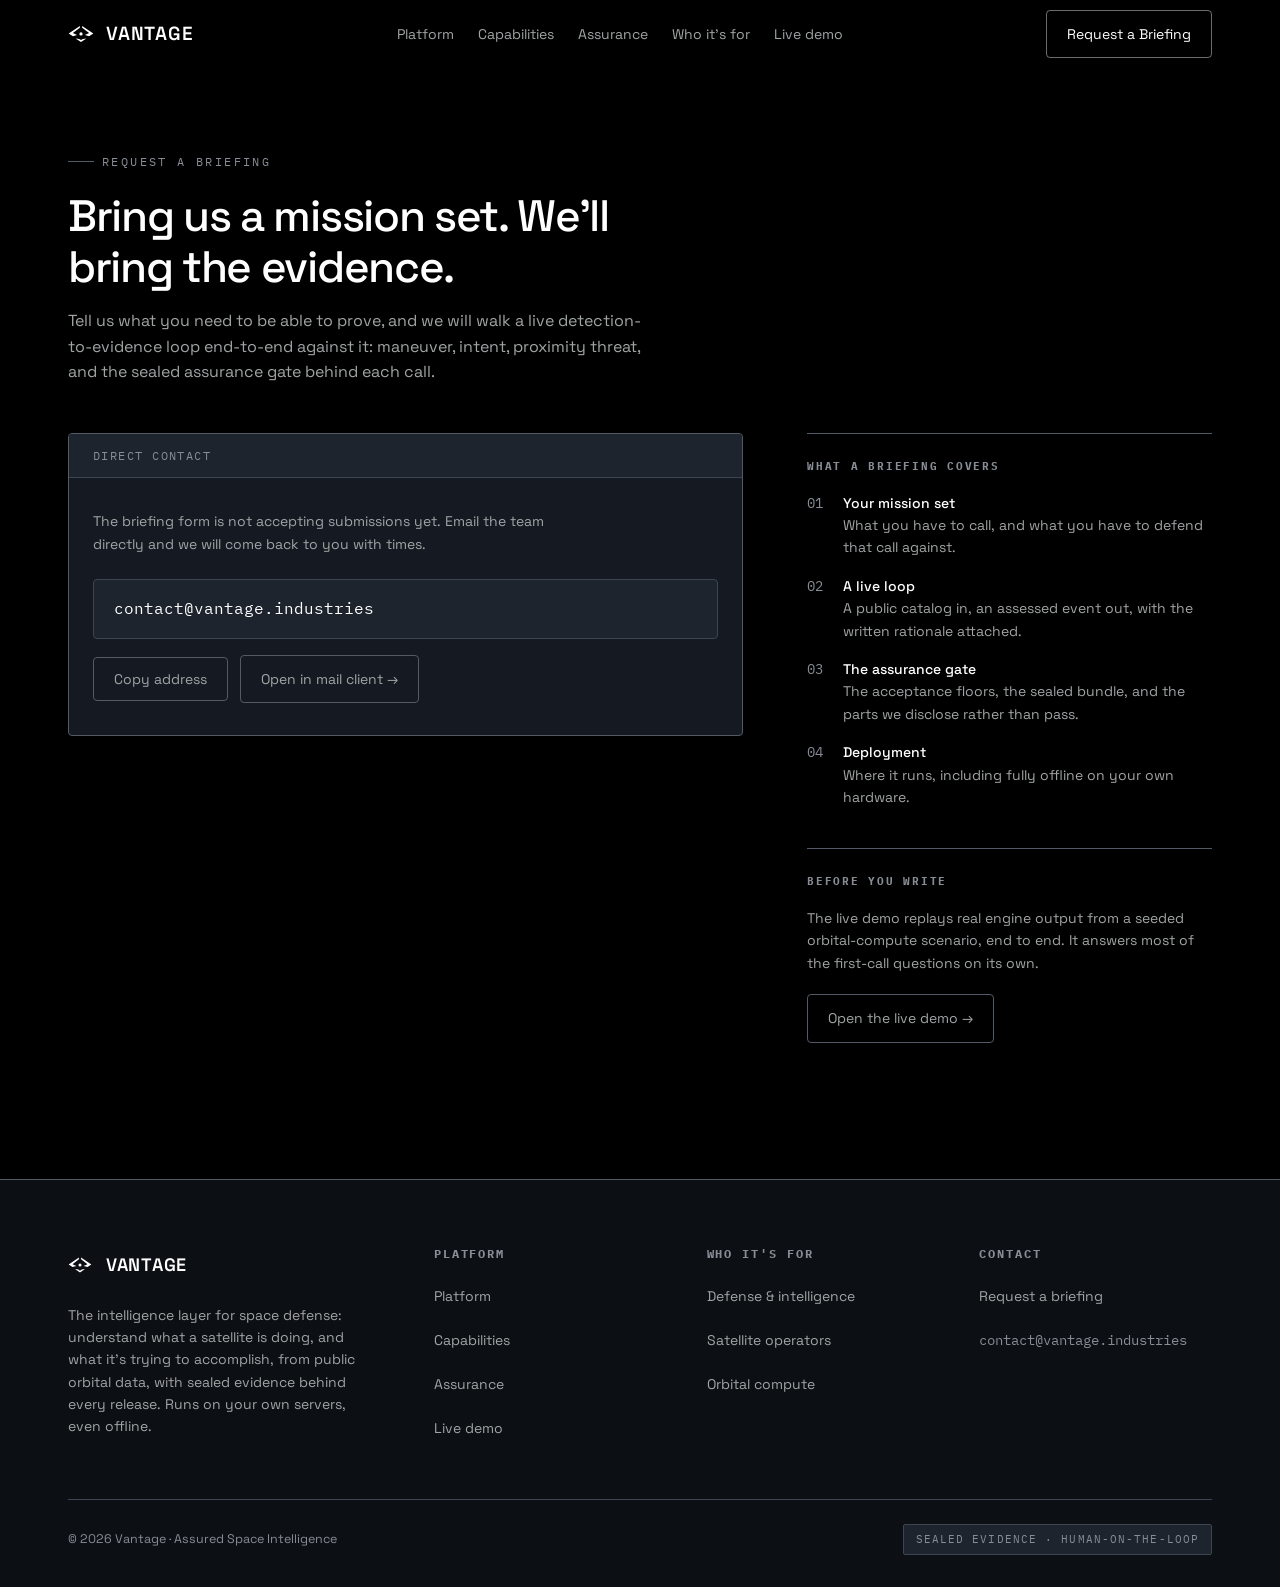
==== contact/index.html @ 13eca6f1 "Replace Inter with Space Grotesk for prose Inter is the default face of nearly every scaffolded star" ====
<!DOCTYPE html>
<html lang="en">
<head>
<meta charset="UTF-8" />
<meta name="viewport" content="width=device-width, initial-scale=1.0" />
<title>Request a Briefing · Vantage</title>
<meta name="description" content="Book a technical briefing with the Vantage team. We'll walk your mission set and run a live detection-to-evidence loop end-to-end, from maneuver detection through the sealed assurance gate." />
<meta name="robots" content="index, follow" />
<meta name="theme-color" content="#000000" />
<link rel="canonical" href="https://vantage.industries/contact/" />
<link rel="icon" href="../assets/favicon.svg" type="image/svg+xml" />
<!-- Open Graph -->
<meta property="og:type" content="website" />
<meta property="og:site_name" content="Vantage" />
<meta property="og:title" content="Request a Briefing · Vantage" />
<meta property="og:description" content="Book a technical briefing with the Vantage team. We'll walk your mission set and run a live detection-to-evidence loop end-to-end." />
<meta property="og:url" content="https://vantage.industries/contact/" />
<meta property="og:image" content="https://vantage.industries/assets/demo-console.png" />
<meta property="og:image:width" content="1584" />
<meta property="og:image:height" content="928" />
<meta property="og:image:alt" content="The Vantage mission console: a live LEO feed flagging a foreign inspector that maneuvered to shadow an orbital AI data center, with the evidence panel open beside it." />
<!-- Twitter -->
<meta name="twitter:card" content="summary_large_image" />
<meta name="twitter:title" content="Request a Briefing · Vantage" />
<meta name="twitter:description" content="Book a technical briefing with the Vantage team. We'll walk your mission set and run a live detection-to-evidence loop end-to-end." />
<meta name="twitter:image" content="https://vantage.industries/assets/demo-console.png" />
<meta name="twitter:image:alt" content="The Vantage mission console: a live LEO feed flagging a foreign inspector that maneuvered to shadow an orbital AI data center, with the evidence panel open beside it." />
<link rel="preconnect" href="https://fonts.googleapis.com">
<link rel="preconnect" href="https://fonts.gstatic.com" crossorigin>
<link href="https://fonts.googleapis.com/css2?family=Space+Grotesk:wght@400;500;600;700&family=IBM+Plex+Mono:wght@400;500;600&display=swap" rel="stylesheet">
<link rel="stylesheet" href="../styles/tokens.css">
<link rel="stylesheet" href="../styles/site.css">
<!-- Scripting reveals content on scroll. Without it, show everything immediately. -->
<noscript><style>.reveal{opacity:1;transform:none}</style></noscript>
<style>
  .contact-head{padding:var(--spacing-144) 0 var(--spacing-48)}
  .contact-head h1{font-weight:var(--font-weight-medium);color:var(--text-primary);font-size:var(--text-h2);line-height:1.15;letter-spacing:var(--tracking-display);margin:var(--spacing-20) 0 var(--spacing-16);max-width:20ch}
  .contact-head p{color:var(--text-muted);font-size:var(--text-body-md);max-width:58ch}

  .contact-grid{display:grid;grid-template-columns:minmax(0,1.25fr) minmax(0,.75fr);gap:var(--spacing-64);align-items:start;padding-bottom:var(--spacing-96)}

  /* --- Form ---------------------------------------------------------------- */
  .field{margin-bottom:var(--spacing-24)}
  .field label{display:block;font-family:var(--font-mono);font-size:var(--text-micro);letter-spacing:.14em;text-transform:uppercase;color:var(--text-faint);margin-bottom:var(--spacing-8)}
  .field .opt{text-transform:none;letter-spacing:0}
  .field input,.field select,.field textarea{
    width:100%;min-height:48px;padding:var(--spacing-12) var(--spacing-16);
    background:var(--surface-panel);border:1px solid var(--rule-edge);border-radius:var(--radius-sm);
    color:var(--text-body);font-family:var(--font-sans);font-size:var(--text-body-md);line-height:1.5;
    transition:border-color var(--motion-fast) var(--motion-ease-out);
  }
  .field textarea{min-height:132px;resize:vertical}
  .field select{appearance:none;cursor:pointer;padding-right:var(--spacing-40);
    background-image:linear-gradient(45deg,transparent 50%,#a1a4a5 50%),linear-gradient(135deg,#a1a4a5 50%,transparent 50%);
    background-position:calc(100% - 20px) 22px,calc(100% - 14px) 22px;background-size:6px 6px;background-repeat:no-repeat}
  .field input:hover,.field select:hover,.field textarea:hover{border-color:var(--text-faint)}
  .field input::placeholder,.field textarea::placeholder{color:var(--text-faint)}
  /* Invalid state is carried by the border, the icon-free prefix on the message,
     and aria-invalid. Never by color alone. */
  .field [aria-invalid="true"]{border-color:var(--status-threat)}
  .field-err{display:none;margin-top:var(--spacing-8);font-family:var(--font-mono);font-size:var(--text-micro);color:var(--status-threat)}
  .field-err::before{content:"! "}
  .field-err.show{display:block}
  .field-hint{margin-top:var(--spacing-8);font-size:13px;color:var(--text-faint)}

  .row2{display:grid;grid-template-columns:1fr 1fr;gap:var(--spacing-20)}

  /* Honeypot: off-screen rather than display:none, which some bots skip. */
  .hp{position:absolute;width:1px;height:1px;overflow:hidden;clip-path:inset(50%);white-space:nowrap}

  .form-foot{display:flex;align-items:center;gap:var(--spacing-16);flex-wrap:wrap;margin-top:var(--spacing-32);padding-top:var(--spacing-24);border-top:1px solid var(--rule-hairline)}
  .form-note{font-size:13px;color:var(--text-faint);max-width:44ch}

  .notice{padding:var(--spacing-16) var(--spacing-20);border:1px solid var(--rule-edge);border-radius:var(--radius-sm);background:var(--surface-panel);font-size:var(--text-body-sm);margin-bottom:var(--spacing-24)}
  .notice-error{border-color:rgba(255,107,95,.5);color:var(--text-body)}
  .notice-error b{color:var(--status-threat);font-weight:var(--font-weight-medium)}
  /* The alert region stays in the DOM so a message lands in an established
     live region. It collapses entirely while it has nothing to say. */
  .notice-error:empty{display:none}

  .done{background:var(--surface-panel);border:1px solid var(--rule-edge);border-radius:var(--radius-sm);padding:var(--spacing-48) var(--spacing-32)}
  .done h2{font-weight:var(--font-weight-medium);color:var(--text-primary);font-size:26px;letter-spacing:var(--tracking-tight);margin:var(--spacing-16) 0 var(--spacing-12)}
  .done p{color:var(--text-muted);font-size:var(--text-body-sm);max-width:52ch}

  /* --- Direct-address fallback ---------------------------------------------
     This is the default state of the page: it works with no scripting and no
     form provider configured. The form is progressive enhancement on top. */
  .fallback{background:var(--surface-panel);border:1px solid var(--rule-edge);border-radius:var(--radius-sm);overflow:hidden}
  .fallback-bar{padding:var(--spacing-12) var(--spacing-24);background:var(--surface-chrome);border-bottom:1px solid var(--rule-hairline);font-family:var(--font-mono);font-size:var(--text-caption);letter-spacing:.12em;text-transform:uppercase;color:var(--text-faint)}
  .fallback-body{padding:var(--spacing-32) var(--spacing-24)}
  .fallback-body > p{color:var(--text-muted);font-size:var(--text-body-sm);max-width:56ch}
  .addr{
    display:block;margin:var(--spacing-24) 0 var(--spacing-16);padding:var(--spacing-16) var(--spacing-20);
    background:var(--surface-chrome);border:1px solid var(--rule-hairline);border-radius:var(--radius-sm);
    font-family:var(--font-mono);font-size:var(--text-body-md);color:var(--text-primary);
    user-select:all;word-break:break-all;
  }
  .addr-actions{display:flex;gap:var(--spacing-12);flex-wrap:wrap;align-items:center}
  .copied{font-family:var(--font-mono);font-size:var(--text-micro);color:var(--status-nominal)}
  .mission-note{margin-top:var(--spacing-20);font-family:var(--font-mono);font-size:var(--text-micro);color:var(--text-faint)}

  /* --- Side column ---------------------------------------------------------- */
  .aside-block{border-top:1px solid var(--rule-edge);padding-top:var(--spacing-24);margin-bottom:var(--spacing-40)}
  .aside-block h2{font-family:var(--font-mono);font-size:var(--text-micro);letter-spacing:.16em;text-transform:uppercase;color:var(--text-faint);margin-bottom:var(--spacing-16)}
  .aside-list{list-style:none;display:flex;flex-direction:column;gap:var(--spacing-16)}
  .aside-list li{display:grid;grid-template-columns:var(--spacing-24) minmax(0,1fr);gap:var(--spacing-12);font-size:var(--text-body-sm);color:var(--text-muted)}
  .aside-list .n{font-family:var(--font-mono);color:var(--text-faint)}
  .aside-list b{display:block;color:var(--text-primary);font-weight:var(--font-weight-medium)}

  @media(max-width:900px){
    .contact-grid{grid-template-columns:1fr;gap:var(--spacing-48)}
  }
  @media(max-width:560px){
    .contact-head{padding:var(--spacing-128) 0 var(--spacing-32)}
    .row2{grid-template-columns:1fr;gap:0}
    .fallback-body,.done{padding-left:var(--spacing-20);padding-right:var(--spacing-20)}
  }
</style>
</head>
<body>

<a class="skip-link" href="#main">Skip to main content</a>
<header id="hdr">
  <div class="wrap">
    <nav>
      <a class="brand" href="../">
        <span class="mark">
          <svg width="26" height="26" viewBox="0 0 100 100" fill="#fff" aria-hidden="true" focusable="false">
            <polygon points="45.6,19.1 2.6,48.1 19.0,58.8 34.9,53.8 18.8,46.6 45.6,26.3"/>
            <polygon points="54.4,19.1 97.4,48.1 81.0,58.8 65.1,53.8 81.2,46.6 54.4,26.3"/>
            <polygon points="29.0,66.9 50.0,80.9 71.0,67.1 57.0,68.9 50.0,73.5 43.0,68.9"/>
            <circle cx="50" cy="49.8" r="6.3"/>
          </svg>
        </span>
        VANTAGE
      </a>
      <div class="navlinks" id="primary-nav">
        <a href="../#platform">Platform</a>
        <a href="../#capabilities">Capabilities</a>
        <a href="../#assurance">Assurance</a>
        <a href="../#segments">Who it's for</a>
        <a href="../demo/">Live demo</a>
        <a class="nav-contact" href="./" aria-current="page">Request a briefing</a>
      </div>
      <a href="./" class="btn btn-primary nav-cta" aria-current="page">Request a Briefing</a>
      <button class="nav-toggle" type="button" aria-label="Open navigation" aria-expanded="false" aria-controls="primary-nav">
        <svg width="24" height="24" fill="none" stroke="currentColor" stroke-width="1.6" aria-hidden="true" focusable="false"><path d="M4 7h16M4 12h16M4 17h16"/></svg>
      </button>
    </nav>
  </div>
</header>

<main id="main">
  <div class="wrap">

    <div class="contact-head">
      <span class="eyebrow reveal">Request a briefing</span>
      <h1 class="reveal">Bring us a mission set. We'll bring the evidence.</h1>
      <p class="reveal">Tell us what you need to be able to prove, and we will walk a live detection-to-evidence loop end-to-end against it: maneuver, intent, proximity threat, and the sealed assurance gate behind each call.</p>
    </div>

    <div class="contact-grid">
      <div>

        <!-- Shown whenever the form cannot be used: no scripting, no configured
             endpoint, or a submission that failed. This is the page's default
             state, so a visitor is never left without a working address. -->
        <div class="fallback reveal" id="fallback">
          <div class="fallback-bar">Direct contact</div>
          <div class="fallback-body">
            <div class="notice notice-error" id="form-error" role="alert"></div>
            <p id="fallback-lede">The briefing form is not accepting submissions yet. Email the team directly and we will come back to you with times.</p>
            <span class="addr" id="contact-address">contact@vantage.industries</span>
            <div class="addr-actions">
              <button type="button" class="btn" id="copy-address" hidden>Copy address</button>
              <a class="btn" href="mailto:contact@vantage.industries?subject=Briefing%20request" id="mailto-link">Open in mail client →</a>
              <span class="copied" id="copy-status" role="status" aria-live="polite"></span>
            </div>
            <p class="mission-note" id="mission-note" hidden></p>
          </div>
        </div>

        <!-- TODO(vantage): paste the form provider's POST endpoint here to activate the form.
             While this is empty, the form is hidden and the mailto fallback is shown instead. -->
        <form id="briefing-form" data-endpoint="" method="post" novalidate hidden>
          <div class="row2">
            <div class="field">
              <label for="name">Name</label>
              <input type="text" id="name" name="name" autocomplete="name" />
            </div>
            <div class="field">
              <label for="email">Work email <span class="opt">(required)</span></label>
              <input type="email" id="email" name="email" autocomplete="email" required aria-describedby="email-err" />
              <p class="field-err" id="email-err"></p>
            </div>
          </div>

          <div class="row2">
            <div class="field">
              <label for="organization">Organization</label>
              <input type="text" id="organization" name="organization" autocomplete="organization" />
            </div>
            <div class="field">
              <label for="role">Role</label>
              <input type="text" id="role" name="role" autocomplete="organization-title" />
            </div>
          </div>

          <div class="field">
            <label for="mission">Mission area</label>
            <select id="mission" name="mission">
              <option value="" selected>Select a mission area</option>
              <option value="defense">Defense &amp; intelligence</option>
              <option value="operators">Satellite operators</option>
              <option value="orbital">Orbital compute &amp; AI infrastructure</option>
              <option value="other">Other</option>
            </select>
          </div>

          <div class="field">
            <label for="message">What would you like us to walk through?</label>
            <textarea id="message" name="message" placeholder="The mission set, the call you need to be able to defend, and anything you want run against the engine."></textarea>
            <p class="field-hint">Please keep this unclassified.</p>
          </div>

          <div class="hp" aria-hidden="true">
            <label for="company-website">Company website</label>
            <input type="text" id="company-website" name="company_website" tabindex="-1" autocomplete="off" />
          </div>

          <div class="form-foot">
            <button type="submit" class="btn btn-primary" id="submit-btn">Request a briefing →</button>
            <span id="form-status" role="status" aria-live="polite"></span>
            <p class="form-note">We reply from a monitored role address. We do not add you to a mailing list.</p>
          </div>
        </form>

        <!-- Replaces the form on a successful submission. -->
        <div class="done" id="form-success" role="status" tabindex="-1" hidden>
          <span class="chip chip-nominal">Received</span>
          <h2>Request received.</h2>
          <p>Thanks. We will come back to you at the address you gave us with times for a technical briefing. If you would rather move faster, the live demo runs the same detection-to-evidence loop in your browser right now.</p>
        </div>

      </div>

      <aside class="reveal">
        <div class="aside-block">
          <h2>What a briefing covers</h2>
          <ol class="aside-list">
            <li><span class="n">01</span><span><b>Your mission set</b>What you have to call, and what you have to defend that call against.</span></li>
            <li><span class="n">02</span><span><b>A live loop</b>A public catalog in, an assessed event out, with the written rationale attached.</span></li>
            <li><span class="n">03</span><span><b>The assurance gate</b>The acceptance floors, the sealed bundle, and the parts we disclose rather than pass.</span></li>
            <li><span class="n">04</span><span><b>Deployment</b>Where it runs, including fully offline on your own hardware.</span></li>
          </ol>
        </div>
        <div class="aside-block">
          <h2>Before you write</h2>
          <p style="color:var(--text-muted);font-size:var(--text-body-sm)">The live demo replays real engine output from a seeded orbital-compute scenario, end to end. It answers most of the first-call questions on its own.</p>
          <div class="cta-row" style="margin-top:var(--spacing-20)">
            <a href="../demo/" class="btn">Open the live demo →</a>
          </div>
        </div>
      </aside>
    </div>

  </div>
</main>

<footer>
  <div class="wrap">
    <div class="foot-top">
      <div class="foot-brand">
        <a class="brand footer-brand" href="../">
          <span class="mark">
            <svg width="24" height="24" viewBox="0 0 100 100" fill="#fff" aria-hidden="true" focusable="false">
              <polygon points="45.6,19.1 2.6,48.1 19.0,58.8 34.9,53.8 18.8,46.6 45.6,26.3"/>
              <polygon points="54.4,19.1 97.4,48.1 81.0,58.8 65.1,53.8 81.2,46.6 54.4,26.3"/>
              <polygon points="29.0,66.9 50.0,80.9 71.0,67.1 57.0,68.9 50.0,73.5 43.0,68.9"/>
              <circle cx="50" cy="49.8" r="6.3"/>
            </svg>
          </span>
          VANTAGE
        </a>
        <p>The intelligence layer for space defense: understand what a satellite is doing, and what it's trying to accomplish, from public orbital data, with sealed evidence behind every release. Runs on your own servers, even offline.</p>
      </div>
      <div class="foot-col">
        <h5>Platform</h5>
        <a href="../#platform">Platform</a>
        <a href="../#capabilities">Capabilities</a>
        <a href="../#assurance">Assurance</a>
        <a href="../demo/">Live demo</a>
      </div>
      <div class="foot-col">
        <h5>Who it's for</h5>
        <a href="../#defense">Defense &amp; intelligence</a>
        <a href="../#operators">Satellite operators</a>
        <a href="../#orbital-compute">Orbital compute</a>
      </div>
      <div class="foot-col">
        <h5>Contact</h5>
        <a href="./" aria-current="page">Request a briefing</a>
        <span class="plain">contact@vantage.industries</span>
      </div>
    </div>
    <div class="foot-bot">
      <p>© 2026 Vantage · Assured Space Intelligence</p>
      <span class="badge">SEALED EVIDENCE · HUMAN-ON-THE-LOOP</span>
    </div>
  </div>
</footer>

<script src="../scripts/site.js" defer></script>
<script src="contact.js" defer></script>
</body>
</html>
---- styles/tokens.css ----
/* ==========================================================================
   Vantage design tokens
   Instrument-grade dark system: pure-black canvas, a four-step surface ladder,
   two rule weights, and three status colors that each mean exactly one thing.
   ========================================================================== */
:root {

  /* --- Surfaces ------------------------------------------------------------
     A four-step ladder measured in CIE L*: 0.0 / 4.2 / 9.1 / 14.0.
     Every level is used in more than one place. Sections alternate between
     canvas and band; panels sit at panel; panel headers sit at chrome.

     The ladder was previously 0.0 / 2.7 / 5.0 / 9.1, which compressed three
     of the four steps into the bottom 5 L*. Two consequences, both visible:
     a band section was almost indistinguishable from the canvas behind it,
     so section separation fell entirely to the 1px rule; and a panel sitting
     inside a band section cleared its background by only 2.3 L*. Steps are
     now even at roughly 4.2 / 4.9 / 4.9, so every level separates from its
     neighbour without any level leaving near-black.                         */
  --surface-canvas: #000000;   /* L*  0.0  page base, default section        */
  --surface-band:   #0c0f14;   /* L*  4.2  alternating section band          */
  --surface-panel:  #151a22;   /* L*  9.1  raised panels, cards, inputs      */
  --surface-chrome: #1e242e;   /* L* 14.0  panel headers, inset bars, chips  */

  /* --- Rules ---------------------------------------------------------------
     Two weights only. Hairline divides inside a container; edge draws the
     structural boundaries (section edges, panel perimeters).
     Hairline was lifted alongside the surface ladder: at #343b44 it measured
     only 1.38:1 on the new chrome and was effectively gone inside a panel
     header. edge is unchanged and still measures 3.01:1 on canvas.          */
  --rule-hairline: #3d4552;    /* 2.17:1 on canvas, 1.61:1 on chrome */
  --rule-edge:     #525a66;    /* 3.01:1 on canvas, 2.24:1 on chrome */

  /* --- Text ----------------------------------------------------------------
     All four tiers clear WCAG AA (4.5:1) on all four surfaces. The worst
     pairing in the system is --text-faint on --surface-chrome at 4.61:1.
     faint moved from #7d828b when the ladder lifted: against the new chrome
     the old value measured 4.04:1 and no longer cleared AA.                 */
  --text-primary: #ffffff;     /* headings, key figures             ≥ 15.59:1 */
  --text-body:    #e8eaec;     /* body copy on panels               ≥ 12.93:1 */
  --text-muted:   #a1a4a5;     /* secondary copy, descriptions       ≥ 6.21:1 */
  --text-faint:   #878c95;     /* labels, timestamps, fine print     ≥ 4.61:1 */

  /* --- Status --------------------------------------------------------------
     The only accent colors in the system. One meaning each, applied
     consistently wherever that state appears. Never decorative.              */
  --status-nominal: #3ad389;   /* pass, benign, nominal, held by physics      */
  --status-watch:   #ffca16;   /* monitor, warning, needs an analyst          */
  --status-threat:  #ff6b5f;   /* high severity, shadowing, threat            */

  /* --- Type ---------------------------------------------------------------- */
  /* Space Grotesk carries prose. It replaced Inter, which is the default face
     of almost every scaffolded startup page and read as a template regardless
     of what surrounded it. Grotesk is wider and has a larger x-height, so it
     sets optically larger than Inter at the same px: the display sizes and
     tracking below were re-tuned for it, not inherited.

     The mono is deliberately NOT Space Mono, its superfamily sibling. Space
     Mono is slab-ish and very wide, which hurts exactly where this system uses
     mono most: dense timestamps, hashes and gate readouts. IBM Plex Mono stays,
     and the wider gap between the two families sharpens the prose-vs-machine
     split that the brand rests on. */
  --font-sans: 'Space Grotesk', ui-sans-serif, system-ui, -apple-system, BlinkMacSystemFont, "Segoe UI", Roboto, sans-serif;
  --font-mono: 'IBM Plex Mono', ui-monospace, SFMono-Regular, Menlo, Monaco, Consolas, monospace;

  /* 400 is the body default and is never set explicitly, so it has no token. */
  --font-weight-medium:   500;
  --font-weight-semibold: 600;

  --text-micro:   11px;   /* mono labels, tags                                */
  --text-caption: 12px;   /* eyebrows, badges, footer fine print              */
  --text-body-sm: 14px;   /* dense body copy                                  */
  --text-body-md: 16px;   /* default body copy                                */
  --text-body-lg: 19px;   /* lede, mission copy                               */

  /* Fluid display sizes. Hierarchy comes from scale and tracking, not weight. */
  --text-display: clamp(38px, 6vw,   72px);
  --text-h2:      clamp(28px, 3.6vw, 44px);
  --text-h2-lg:   clamp(30px, 4.4vw, 50px);
  --text-statement: clamp(23px, 2.9vw, 34px);
  --text-h3:      clamp(24px, 3vw,   34px);

  --tracking-display: -0.03em;
  --tracking-tight:   -0.02em;
  --tracking-label:    0.2em;   /* uppercase mono eyebrows                    */

  /* --- Space --------------------------------------------------------------- */
  --spacing-4:   4px;
  --spacing-8:   8px;
  --spacing-12: 12px;
  --spacing-16: 16px;
  --spacing-20: 20px;
  --spacing-24: 24px;
  --spacing-28: 28px;
  --spacing-32: 32px;
  --spacing-40: 40px;
  --spacing-48: 48px;
  --spacing-64: 64px;
  --spacing-80: 80px;
  --spacing-96: 96px;
  --spacing-128: 128px;
  --spacing-144: 144px;

  /* --- Layout -------------------------------------------------------------- */
  --page-max-width: 1200px;
  --header-height:  68px;
  --anchor-offset:  108px;   /* header height + clearance for jumped-to headings */
  --card-padding:   var(--spacing-32);

  /* Vertical rhythm. Three tiers, not two. With only two the page ran four
     consecutive 96px sections through its middle, which is what made it read
     as one uniform column. No two adjacent sections may share both a surface
     and a padding tier.                                                      */
  --section-pad:       var(--spacing-96);
  --section-pad-tight: var(--spacing-64);
  --section-pad-lg:    var(--spacing-128);

  /* --- Shape ---------------------------------------------------------------
     Two radii. The system is architectural: nothing is soft.                 */
  --radius-xs: 2px;   /* tags, status chips, badges                           */
  --radius-sm: 4px;   /* buttons, inputs, panels, cards, images               */

  /* --- Motion -------------------------------------------------------------- */
  --motion-fast:     150ms;
  --motion-reveal:   600ms;
  --motion-ease-out: cubic-bezier(0, 0, 0.2, 1);
}
---- styles/site.css ----
/* ==========================================================================
   Vantage site shell
   Everything shared by every page: reset, layout container, section surface
   system, navigation, buttons, status chips, framed figures, footer, reveal.
   Page-specific composition lives in each page's own <style> block.
   ========================================================================== */

/* --- Reset and base ------------------------------------------------------ */
*{box-sizing:border-box;margin:0;padding:0}
html{scroll-behavior:smooth}
body{
  background:var(--surface-canvas);
  color:var(--text-body);
  font-family:var(--font-sans);
  line-height:1.6;
  -webkit-font-smoothing:antialiased;
  overflow-x:hidden;
}
img,svg{max-width:100%}
a{color:inherit;text-decoration:none}
a,button{outline-offset:4px}
a:focus-visible,button:focus-visible,input:focus-visible,select:focus-visible,textarea:focus-visible{outline:2px solid var(--text-primary)}
[hidden]{display:none !important}

.skip-link{position:fixed;top:var(--spacing-12);left:var(--spacing-12);z-index:100;padding:var(--spacing-8) var(--spacing-12);background:var(--text-primary);color:var(--surface-canvas);transform:translateY(-160%)}
.skip-link:focus{transform:none}
.wrap{max-width:var(--page-max-width);margin:0 auto;padding:0 var(--spacing-28)}

.eyebrow{
  font-family:var(--font-mono);
  font-size:var(--text-caption);letter-spacing:var(--tracking-label);text-transform:uppercase;
  color:var(--text-faint);display:inline-flex;align-items:center;gap:var(--spacing-8);
}
.eyebrow::before{content:"";width:26px;height:1px;background:var(--rule-edge)}

/* --- Section surface system ----------------------------------------------
   A boundary is carried by three cues together, never one: a full-bleed
   --rule-edge rule, a change of surface, and a change of pace. Sections
   alternate canvas / band, and adjacent sections never share both a surface
   and a padding tier. The surface ladder in tokens.css was widened so the
   second of those cues is actually perceptible.                             */
section{position:relative;scroll-margin-top:var(--anchor-offset)}
.band{background:var(--surface-band)}
.sec{padding:var(--section-pad) 0;border-top:1px solid var(--rule-edge)}
.sec-tight{padding:var(--section-pad-tight) 0}
.sec-wide{padding:var(--section-pad-lg) 0}

.sec-head{max-width:66ch;margin-bottom:var(--spacing-48)}
.sec-head h2{font-weight:var(--font-weight-medium);color:var(--text-primary);font-size:var(--text-h2);line-height:1.2;letter-spacing:var(--tracking-display);margin:var(--spacing-20) 0 var(--spacing-16)}
.sec-head p{color:var(--text-muted);font-size:var(--text-body-md)}

/* --- Navigation ---------------------------------------------------------- */
header{
  position:fixed;top:0;left:0;right:0;z-index:50;
  backdrop-filter:blur(25px);
  background:rgba(0,0,0,.55);
  border-bottom:1px solid transparent;
  transition:border-color var(--motion-fast) var(--motion-ease-out),background var(--motion-fast) var(--motion-ease-out);
}
header.scrolled,header.menu-open{border-color:var(--rule-edge);background:rgba(0,0,0,.94)}
nav{display:flex;align-items:center;justify-content:space-between;height:var(--header-height);gap:var(--spacing-16)}
.brand{display:flex;align-items:center;min-height:44px;gap:var(--spacing-12);font-weight:var(--font-weight-semibold);font-size:19px;letter-spacing:.04em;color:var(--text-primary);white-space:nowrap}
.brand .mark{width:26px;height:26px;flex:0 0 auto}
.brand .mark svg{display:block}
.navlinks{display:flex;gap:var(--spacing-24);align-items:center}
/* 44px hit target at every width, not only on coarse pointers. The links sit
   inside a 68px header and are flex-centred, so this enlarges the target
   without moving anything visually. */
.navlinks a{display:flex;align-items:center;min-height:44px;font-size:var(--text-body-sm);color:var(--text-muted);white-space:nowrap;transition:color var(--motion-fast) var(--motion-ease-out)}
.navlinks a:hover,.navlinks a[aria-current="page"]{color:var(--text-primary)}
/* Only surfaces below 560px, where .nav-cta is hidden and the menu would
   otherwise contain no route to the contact path. Selector is kept at the
   same specificity as `.navlinks a` so the responsive rules below win. */
.navlinks a.nav-contact{display:none}

/* --- Buttons --------------------------------------------------------------
   Every action is a ghost outline. Priority is carried by border and label
   brightness, never by a fill. Minimum target 44px on every axis.           */
.btn{
  font-family:var(--font-sans);font-size:var(--text-body-sm);
  min-height:44px;padding:var(--spacing-12) var(--spacing-20);
  border:1px solid var(--rule-edge);border-radius:var(--radius-sm);
  color:var(--text-muted);background:transparent;cursor:pointer;
  display:inline-flex;align-items:center;justify-content:center;gap:var(--spacing-8);
  transition:border-color var(--motion-fast) var(--motion-ease-out),color var(--motion-fast) var(--motion-ease-out);
}
.btn:hover{border-color:var(--text-primary);color:var(--text-primary)}
.btn-primary{color:var(--text-primary);border-color:rgba(255,255,255,.42)}
.btn-primary:hover{border-color:var(--text-primary)}
.btn[disabled]{opacity:.55;cursor:progress}
.btn[disabled]:hover{border-color:var(--rule-edge);color:var(--text-muted)}
.nav-toggle{display:none;min-width:44px;min-height:44px;background:none;border:1px solid var(--rule-edge);border-radius:var(--radius-sm);color:var(--text-muted);cursor:pointer;padding:var(--spacing-8)}
.cta-row{display:flex;gap:var(--spacing-16);flex-wrap:wrap;align-items:center}

/* --- Status chips ---------------------------------------------------------
   The three status colors are the only accents in the system, and each one
   means exactly one thing everywhere it appears.                            */
.chip{display:inline-flex;align-items:center;gap:var(--spacing-8);font-family:var(--font-mono);font-size:var(--text-micro);letter-spacing:.12em;text-transform:uppercase;padding:var(--spacing-4) var(--spacing-8);border-radius:var(--radius-xs);border:1px solid var(--rule-hairline);background:var(--surface-chrome);color:var(--text-faint)}
.chip::before{content:"";width:6px;height:6px;border-radius:50%;background:currentColor}
.chip-nominal{color:var(--status-nominal);border-color:rgba(58,211,137,.34)}
.chip-threat{color:var(--status-threat);border-color:rgba(255,107,95,.34)}

/* --- Framed figure --------------------------------------------------------
   Shared chrome for anything that is a picture of the system.               */
.frame{background:var(--surface-panel);border:1px solid var(--rule-edge);border-radius:var(--radius-sm);overflow:hidden;display:block}
.frame-bar{display:flex;align-items:center;gap:var(--spacing-8);padding:var(--spacing-12) var(--spacing-16);border-bottom:1px solid var(--rule-hairline);background:var(--surface-chrome);font-family:var(--font-mono);font-size:var(--text-caption);color:var(--text-faint)}
.frame-bar .grow{margin-left:auto}

/* --- Footer -------------------------------------------------------------- */
footer{border-top:1px solid var(--rule-edge);background:var(--surface-band);padding:var(--spacing-64) 0 var(--spacing-32)}
.foot-top{display:grid;grid-template-columns:1.4fr 1fr 1fr 1fr;gap:var(--spacing-40);margin-bottom:var(--spacing-48)}
.foot-brand p{color:var(--text-muted);font-size:var(--text-body-sm);max-width:34ch;margin-top:var(--spacing-16)}
.footer-brand{font-size:18px}
.foot-col h5{font-family:var(--font-mono);font-size:var(--text-caption);letter-spacing:.16em;text-transform:uppercase;color:var(--text-faint);margin-bottom:var(--spacing-12)}
.foot-col a,.foot-col .plain{display:flex;align-items:center;min-height:44px;color:var(--text-muted);font-size:var(--text-body-sm);transition:color var(--motion-fast) var(--motion-ease-out)}
.foot-col a:hover{color:var(--text-primary)}
.foot-col .plain{font-family:var(--font-mono);color:var(--text-faint);user-select:all}
.foot-bot{display:flex;justify-content:space-between;align-items:center;padding-top:var(--spacing-24);border-top:1px solid var(--rule-hairline);flex-wrap:wrap;gap:var(--spacing-12)}
.foot-bot p{font-size:12.5px;color:var(--text-faint)}
.badge{font-family:var(--font-mono);font-size:var(--text-micro);letter-spacing:.1em;color:var(--text-faint);border:1px solid var(--rule-hairline);background:var(--surface-chrome);padding:6px var(--spacing-12);border-radius:var(--radius-xs)}

/* --- Reveal ---------------------------------------------------------------
   Held at opacity 0 only when scripting can clear it. Each page ships a
   <noscript> override so a script-off visitor sees the full page.           */
.reveal{opacity:0;transform:translateY(18px);transition:opacity var(--motion-reveal) var(--motion-ease-out),transform var(--motion-reveal) var(--motion-ease-out)}
.reveal.in{opacity:1;transform:none}
@media(prefers-reduced-motion:reduce){
  html{scroll-behavior:auto}
  .reveal{opacity:1;transform:none;transition:none}
}

/* --- Responsive shell ----------------------------------------------------- */
@media(max-width:1040px){
  .nav-toggle{display:block}
  .nav-cta{margin-left:auto}
  .navlinks{display:none;position:absolute;top:var(--header-height);left:0;right:0;padding:var(--spacing-8) var(--spacing-28) var(--spacing-20);background:rgba(0,0,0,.97);border-bottom:1px solid var(--rule-edge);flex-direction:column;align-items:stretch;gap:0}
  header.menu-open .navlinks{display:flex}
  .navlinks a{display:flex;align-items:center;min-height:48px;border-top:1px solid var(--rule-hairline)}
}
@media(max-width:900px){
  .foot-top{grid-template-columns:1fr 1fr}
}
/* Touch input gets 44px targets at every width, including the wide-viewport
   horizontal nav that a touchscreen laptop or landscape tablet still sees. */
@media(pointer:coarse){
  .navlinks a{display:flex;align-items:center;min-height:44px}
}
@media(max-width:560px){
  .wrap{padding-left:var(--spacing-20);padding-right:var(--spacing-20)}
  .navlinks{padding-left:var(--spacing-20);padding-right:var(--spacing-20)}
  .nav-cta{display:none}
  .navlinks a.nav-contact{display:flex}
  .sec,.sec-wide{padding:var(--section-pad-tight) 0}
  .foot-top{grid-template-columns:1fr}
}
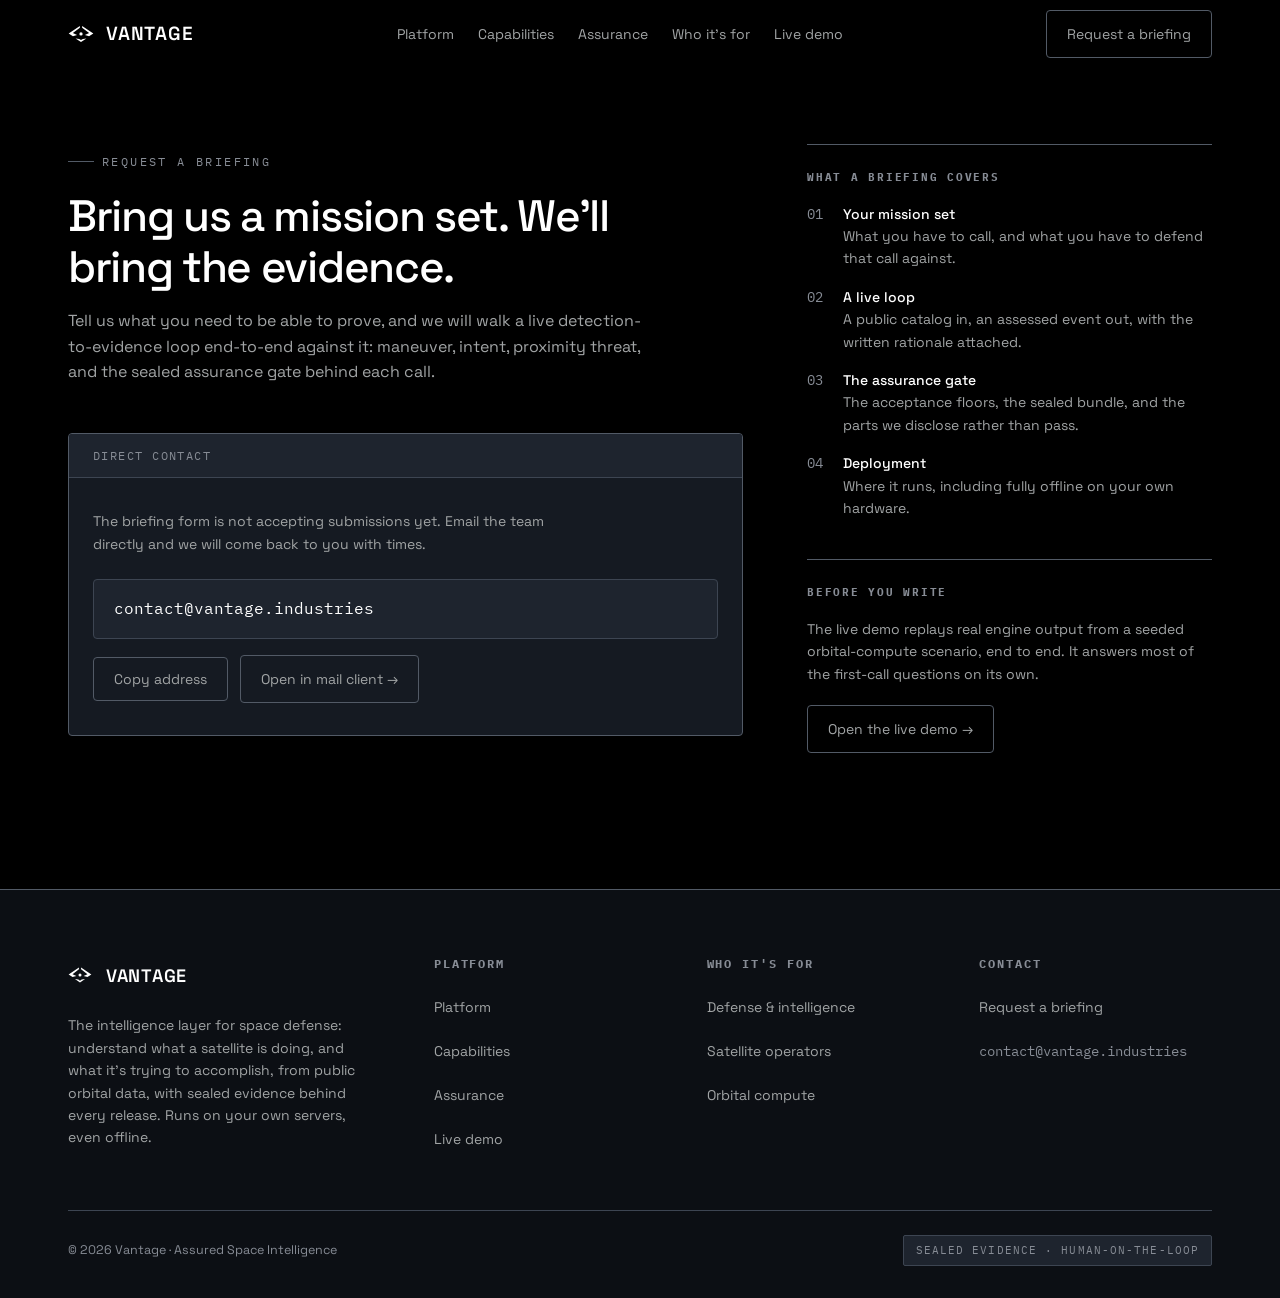
==== commit f64530d1: "Contact: align the two columns, demote the nav CTA The heading block spanned the full content width " ====
--- a/contact/index.html
+++ b/contact/index.html
@@ -3,7 +3,7 @@
 <head>
 <meta charset="UTF-8" />
 <meta name="viewport" content="width=device-width, initial-scale=1.0" />
-<title>Request a Briefing · Vantage</title>
+<title>Request a briefing · Vantage</title>
 <meta name="description" content="Book a technical briefing with the Vantage team. We'll walk your mission set and run a live detection-to-evidence loop end-to-end, from maneuver detection through the sealed assurance gate." />
 <meta name="robots" content="index, follow" />
 <meta name="theme-color" content="#000000" />
@@ -12,7 +12,7 @@
 <!-- Open Graph -->
 <meta property="og:type" content="website" />
 <meta property="og:site_name" content="Vantage" />
-<meta property="og:title" content="Request a Briefing · Vantage" />
+<meta property="og:title" content="Request a briefing · Vantage" />
 <meta property="og:description" content="Book a technical briefing with the Vantage team. We'll walk your mission set and run a live detection-to-evidence loop end-to-end." />
 <meta property="og:url" content="https://vantage.industries/contact/" />
 <meta property="og:image" content="https://vantage.industries/assets/demo-console.png" />
@@ -21,7 +21,7 @@
 <meta property="og:image:alt" content="The Vantage mission console: a live LEO feed flagging a foreign inspector that maneuvered to shadow an orbital AI data center, with the evidence panel open beside it." />
 <!-- Twitter -->
 <meta name="twitter:card" content="summary_large_image" />
-<meta name="twitter:title" content="Request a Briefing · Vantage" />
+<meta name="twitter:title" content="Request a briefing · Vantage" />
 <meta name="twitter:description" content="Book a technical briefing with the Vantage team. We'll walk your mission set and run a live detection-to-evidence loop end-to-end." />
 <meta name="twitter:image" content="https://vantage.industries/assets/demo-console.png" />
 <meta name="twitter:image:alt" content="The Vantage mission console: a live LEO feed flagging a foreign inspector that maneuvered to shadow an orbital AI data center, with the evidence panel open beside it." />
@@ -33,11 +33,14 @@
 <!-- Scripting reveals content on scroll. Without it, show everything immediately. -->
 <noscript><style>.reveal{opacity:1;transform:none}</style></noscript>
 <style>
-  .contact-head{padding:var(--spacing-144) 0 var(--spacing-48)}
+  /* The page's top space now belongs to the grid, so the heading and the
+     aside beside it start on the same line. Left here it would have indented
+     only the left column. */
+  .contact-head{padding:0 0 var(--spacing-48)}
   .contact-head h1{font-weight:var(--font-weight-medium);color:var(--text-primary);font-size:var(--text-h2);line-height:1.15;letter-spacing:var(--tracking-display);margin:var(--spacing-20) 0 var(--spacing-16);max-width:20ch}
   .contact-head p{color:var(--text-muted);font-size:var(--text-body-md);max-width:58ch}
 
-  .contact-grid{display:grid;grid-template-columns:minmax(0,1.25fr) minmax(0,.75fr);gap:var(--spacing-64);align-items:start;padding-bottom:var(--spacing-96)}
+  .contact-grid{display:grid;grid-template-columns:minmax(0,1.25fr) minmax(0,.75fr);gap:var(--spacing-64);align-items:start;padding:var(--spacing-144) 0 var(--spacing-96)}
 
   /* --- Form ---------------------------------------------------------------- */
   .field{margin-bottom:var(--spacing-24)}
@@ -111,7 +114,8 @@
     .contact-grid{grid-template-columns:1fr;gap:var(--spacing-48)}
   }
   @media(max-width:560px){
-    .contact-head{padding:var(--spacing-128) 0 var(--spacing-32)}
+    .contact-grid{padding-top:var(--spacing-128)}
+    .contact-head{padding:0 0 var(--spacing-32)}
     .row2{grid-template-columns:1fr;gap:0}
     .fallback-body,.done{padding-left:var(--spacing-20);padding-right:var(--spacing-20)}
   }
@@ -142,7 +146,10 @@
         <a href="../demo/">Live demo</a>
         <a class="nav-contact" href="./" aria-current="page">Request a briefing</a>
       </div>
-      <a href="./" class="btn btn-primary nav-cta" aria-current="page">Request a Briefing</a>
+      <!-- Plain .btn, matching the landing page: the form's submit is this
+           page's one primary action, and a second primary in the header would
+           compete with it. -->
+      <a href="./" class="btn nav-cta" aria-current="page">Request a briefing</a>
       <button class="nav-toggle" type="button" aria-label="Open navigation" aria-expanded="false" aria-controls="primary-nav">
         <svg width="24" height="24" fill="none" stroke="currentColor" stroke-width="1.6" aria-hidden="true" focusable="false"><path d="M4 7h16M4 12h16M4 17h16"/></svg>
       </button>
@@ -153,14 +160,20 @@
 <main id="main">
   <div class="wrap">
 
-    <div class="contact-head">
-      <span class="eyebrow reveal">Request a briefing</span>
-      <h1 class="reveal">Bring us a mission set. We'll bring the evidence.</h1>
-      <p class="reveal">Tell us what you need to be able to prove, and we will walk a live detection-to-evidence loop end-to-end against it: maneuver, intent, proximity threat, and the sealed assurance gate behind each call.</p>
-    </div>
-
     <div class="contact-grid">
       <div>
+
+        <!-- The heading sits inside the left column rather than spanning the
+             page above the grid. Full width it left the top right corner
+             empty, because the headline is capped at 20ch and the lede at
+             58ch, so a third of that band was never going to be filled. In
+             the column, both sides of the grid start on the same line. -->
+        <div class="contact-head">
+          <span class="eyebrow reveal">Request a briefing</span>
+          <h1 class="reveal">Bring us a mission set. We'll bring the evidence.</h1>
+          <p class="reveal">Tell us what you need to be able to prove, and we will walk a live detection-to-evidence loop end-to-end against it: maneuver, intent, proximity threat, and the sealed assurance gate behind each call.</p>
+        </div>
+
 
         <!-- Shown whenever the form cannot be used: no scripting, no configured
              endpoint, or a submission that failed. This is the page's default
--- a/styles/tokens.css
+++ b/styles/tokens.css
@@ -120,8 +120,18 @@
   --radius-xs: 2px;   /* tags, status chips, badges                           */
   --radius-sm: 4px;   /* buttons, inputs, panels, cards, images               */
 
-  /* --- Motion -------------------------------------------------------------- */
+  /* --- Motion --------------------------------------------------------------
+     The first three are the system: hover, scroll reveal, and the easing they
+     share. The last two exist for exactly one moment, the hero spacecraft's
+     flight from the opening full-viewport view into its frame, and are named
+     for it rather than added to the general scale. Nothing else may use them;
+     if a second thing needs a transit, that is the point at which this stops
+     being a one-off and earns a real tier.                                    */
   --motion-fast:     150ms;
   --motion-reveal:   600ms;
   --motion-ease-out: cubic-bezier(0, 0, 0.2, 1);
+
+  --motion-flight:      1150ms;
+  --motion-veil:         700ms;
+  --motion-ease-flight: cubic-bezier(0.16, 0.84, 0.3, 1);
 }
--- a/styles/site.css
+++ b/styles/site.css
@@ -58,7 +58,11 @@
   transition:border-color var(--motion-fast) var(--motion-ease-out),background var(--motion-fast) var(--motion-ease-out);
 }
 header.scrolled,header.menu-open{border-color:var(--rule-edge);background:rgba(0,0,0,.94)}
-nav{display:flex;align-items:center;justify-content:space-between;height:var(--header-height);gap:var(--spacing-16)}
+/* Scoped to the header. As a bare `nav` selector this silently imposed
+   space-between and a 68px height on every other navigation landmark on the
+   site, which is a trap for any future one: the hero's audience signpost is a
+   <nav> and was spread edge to edge by it. */
+header nav{display:flex;align-items:center;justify-content:space-between;height:var(--header-height);gap:var(--spacing-16)}
 .brand{display:flex;align-items:center;min-height:44px;gap:var(--spacing-12);font-weight:var(--font-weight-semibold);font-size:19px;letter-spacing:.04em;color:var(--text-primary);white-space:nowrap}
 .brand .mark{width:26px;height:26px;flex:0 0 auto}
 .brand .mark svg{display:block}
@@ -67,7 +71,10 @@
    inside a 68px header and are flex-centred, so this enlarges the target
    without moving anything visually. */
 .navlinks a{display:flex;align-items:center;min-height:44px;font-size:var(--text-body-sm);color:var(--text-muted);white-space:nowrap;transition:color var(--motion-fast) var(--motion-ease-out)}
-.navlinks a:hover,.navlinks a[aria-current="page"]{color:var(--text-primary)}
+/* Matches both markers: aria-current="page" on the contact page's own link,
+   written into the markup, and aria-current="location" written by the
+   scrollspy in site.js as the visitor moves through the landing page. */
+.navlinks a:hover,.navlinks a[aria-current]{color:var(--text-primary)}
 /* Only surfaces below 560px, where .nav-cta is hidden and the menu would
    otherwise contain no route to the contact path. Selector is kept at the
    same specificity as `.navlinks a` so the responsive rules below win. */
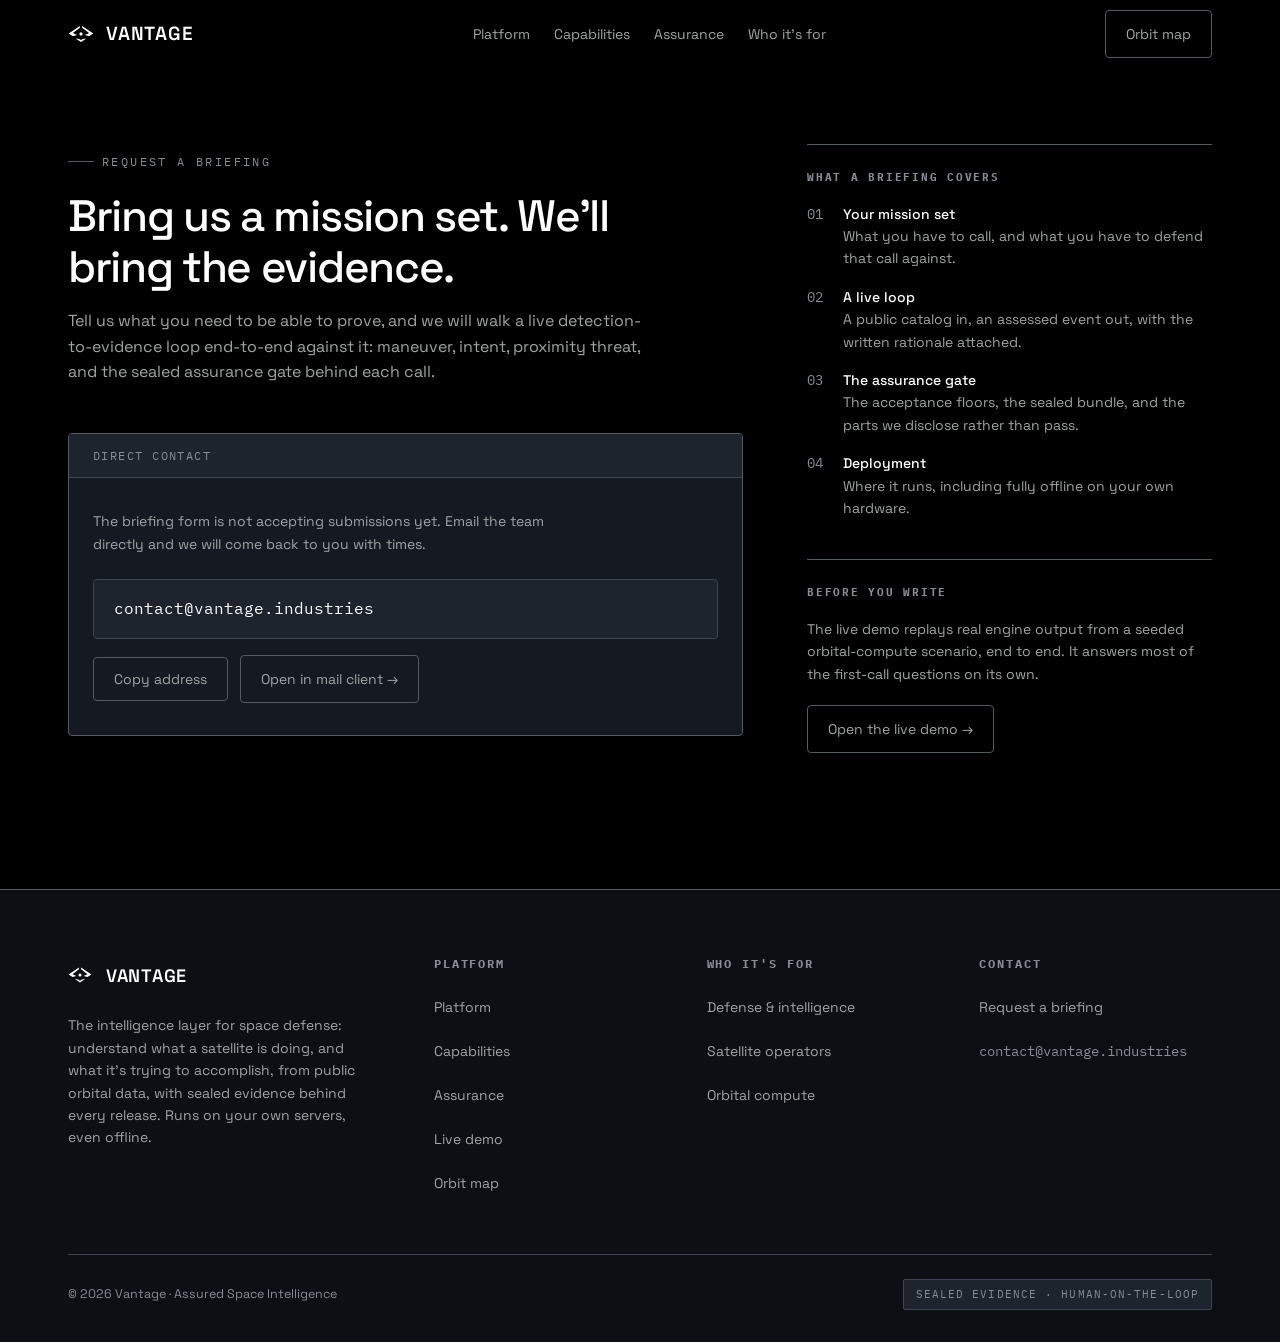
==== commit 4884fae1: "Header button carries the orbit map, not a second briefing link On first load the header showed "Req" ====
--- a/contact/index.html
+++ b/contact/index.html
@@ -143,13 +143,13 @@
         <a href="../#capabilities">Capabilities</a>
         <a href="../#assurance">Assurance</a>
         <a href="../#segments">Who it's for</a>
-        <a href="../demo/">Live demo</a>
+        <a class="nav-viz" href="../visualization/">Orbit map</a>
         <a class="nav-contact" href="./" aria-current="page">Request a briefing</a>
       </div>
       <!-- Plain .btn, matching the landing page: the form's submit is this
            page's one primary action, and a second primary in the header would
            compete with it. -->
-      <a href="./" class="btn nav-cta" aria-current="page">Request a briefing</a>
+      <a href="../visualization/" class="btn nav-cta">Orbit map</a>
       <button class="nav-toggle" type="button" aria-label="Open navigation" aria-expanded="false" aria-controls="primary-nav">
         <svg width="24" height="24" fill="none" stroke="currentColor" stroke-width="1.6" aria-hidden="true" focusable="false"><path d="M4 7h16M4 12h16M4 17h16"/></svg>
       </button>
@@ -303,6 +303,7 @@
         <a href="../#capabilities">Capabilities</a>
         <a href="../#assurance">Assurance</a>
         <a href="../demo/">Live demo</a>
+        <a href="../visualization/">Orbit map</a>
       </div>
       <div class="foot-col">
         <h5>Who it's for</h5>
--- a/styles/site.css
+++ b/styles/site.css
@@ -75,10 +75,13 @@
    written into the markup, and aria-current="location" written by the
    scrollspy in site.js as the visitor moves through the landing page. */
 .navlinks a:hover,.navlinks a[aria-current]{color:var(--text-primary)}
-/* Only surfaces below 560px, where .nav-cta is hidden and the menu would
-   otherwise contain no route to the contact path. Selector is kept at the
-   same specificity as `.navlinks a` so the responsive rules below win. */
-.navlinks a.nav-contact{display:none}
+/* Two links that exist only for the collapsed menu, because the header button
+   can carry exactly one destination and it carries the orbit map. `.nav-contact`
+   surfaces as soon as the menu becomes a dropdown, so the briefing path is
+   never absent from the menu; `.nav-viz` surfaces only below 560px, where the
+   button itself is hidden and the map would otherwise have no header route.
+   Kept at the same specificity as `.navlinks a` so the responsive rules win. */
+.navlinks a.nav-contact,.navlinks a.nav-viz{display:none}
 
 /* --- Buttons --------------------------------------------------------------
    Every action is a ghost outline. Priority is carried by border and label
@@ -143,6 +146,9 @@
   .navlinks{display:none;position:absolute;top:var(--header-height);left:0;right:0;padding:var(--spacing-8) var(--spacing-28) var(--spacing-20);background:rgba(0,0,0,.97);border-bottom:1px solid var(--rule-edge);flex-direction:column;align-items:stretch;gap:0}
   header.menu-open .navlinks{display:flex}
   .navlinks a{display:flex;align-items:center;min-height:48px;border-top:1px solid var(--rule-hairline)}
+  /* The header button now carries the orbit map, so the briefing path has to
+     live in the menu from the moment the menu appears. */
+  .navlinks a.nav-contact{display:flex}
 }
 @media(max-width:900px){
   .foot-top{grid-template-columns:1fr 1fr}
@@ -156,7 +162,8 @@
   .wrap{padding-left:var(--spacing-20);padding-right:var(--spacing-20)}
   .navlinks{padding-left:var(--spacing-20);padding-right:var(--spacing-20)}
   .nav-cta{display:none}
-  .navlinks a.nav-contact{display:flex}
+  /* The button is gone at this width, so its destination joins the menu. */
+  .navlinks a.nav-viz{display:flex}
   .sec,.sec-wide{padding:var(--section-pad-tight) 0}
   .foot-top{grid-template-columns:1fr}
 }
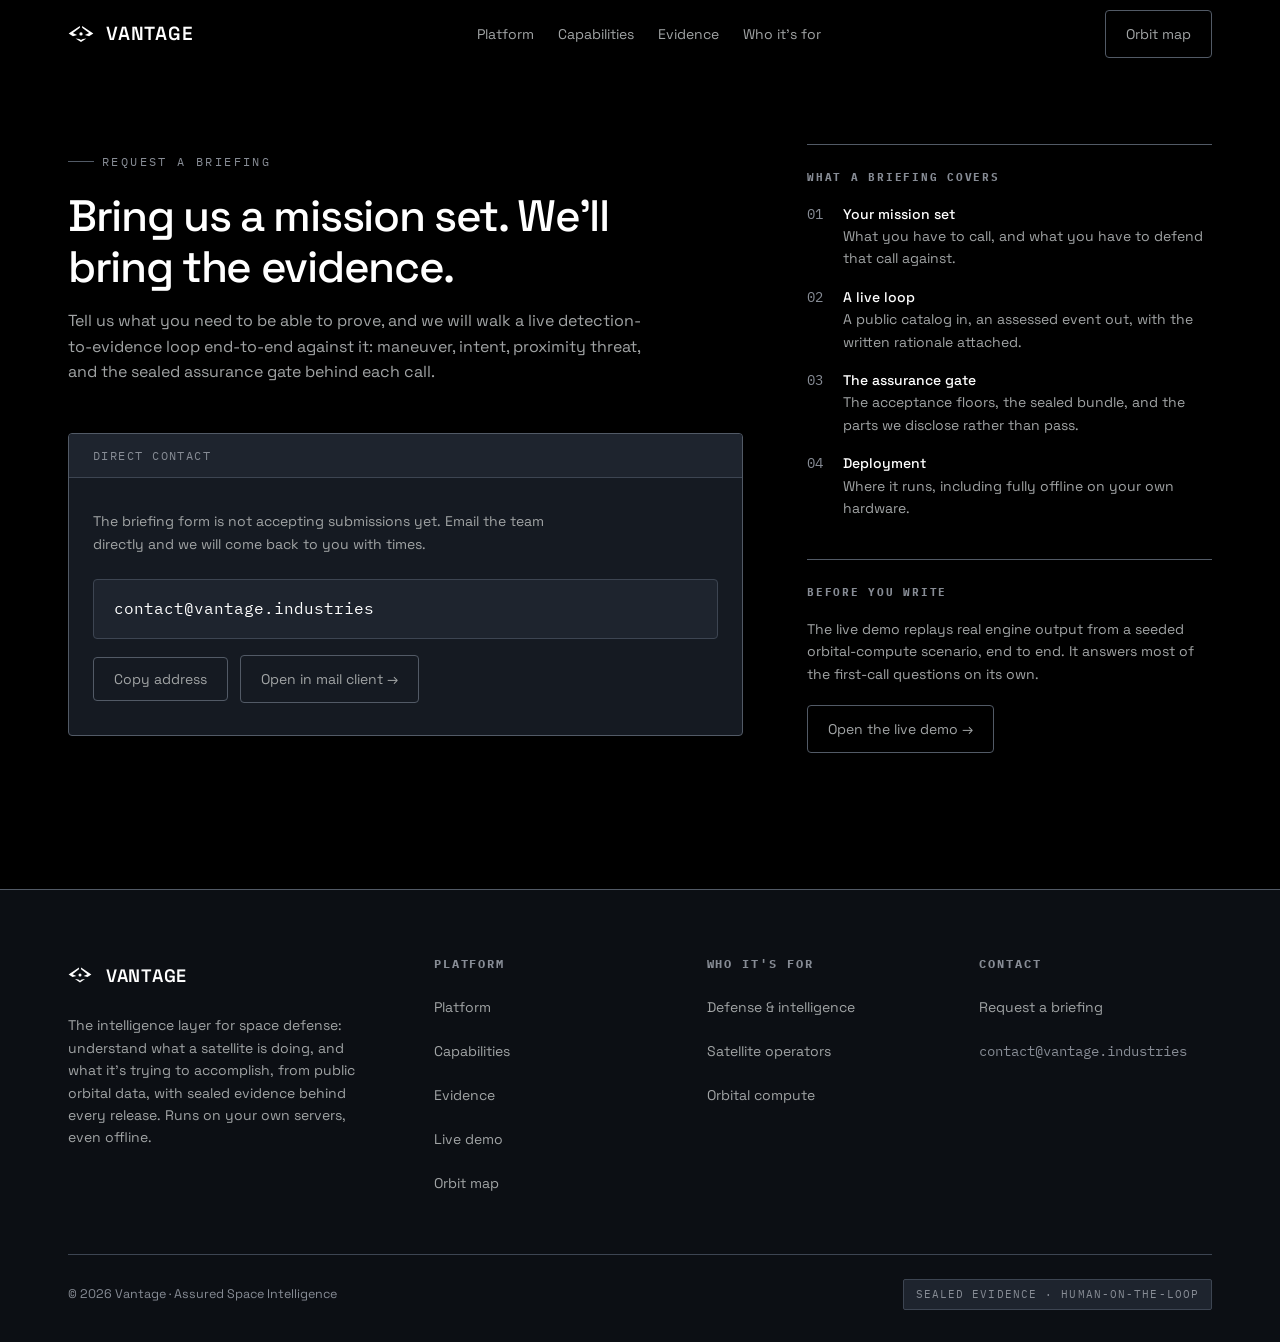
==== commit af77daff: "Cut two figures from Capabilities, move the discriminator to Evidence #capabilities had reached 3580" ====
--- a/contact/index.html
+++ b/contact/index.html
@@ -141,7 +141,7 @@
       <div class="navlinks" id="primary-nav">
         <a href="../#platform">Platform</a>
         <a href="../#capabilities">Capabilities</a>
-        <a href="../#assurance">Assurance</a>
+        <a href="../#assurance">Evidence</a>
         <a href="../#segments">Who it's for</a>
         <a class="nav-viz" href="../visualization/">Orbit map</a>
         <a class="nav-contact" href="./" aria-current="page">Request a briefing</a>
@@ -301,7 +301,7 @@
         <h5>Platform</h5>
         <a href="../#platform">Platform</a>
         <a href="../#capabilities">Capabilities</a>
-        <a href="../#assurance">Assurance</a>
+        <a href="../#assurance">Evidence</a>
         <a href="../demo/">Live demo</a>
         <a href="../visualization/">Orbit map</a>
       </div>
--- a/styles/tokens.css
+++ b/styles/tokens.css
@@ -74,7 +74,25 @@
   --text-body-lg: 19px;   /* lede, mission copy                               */
 
   /* Fluid display sizes. Hierarchy comes from scale and tracking, not weight. */
-  --text-display: clamp(38px, 6vw,   72px);
+  /* Used by exactly one element, the hero h1, which is set in --font-mono.
+     Re-derived for that face: IBM Plex Mono advances 0.6em per character
+     against Space Grotesk's ~0.5em average, so the old 38/6vw/72 overflowed
+     its column by a whole line. The hero headline declares one sentence per
+     line and its longest sentence is 21 characters, so the ceiling is the
+     largest size at which 21ch clears the 551px hero column:
+       551 / (21 x 0.58em)  =  45px
+     0.58em, not 0.6em, because the headline carries -0.02em tracking.
+     3.6vw tracks the same ratio down through the two-column range and holds
+     the break to 900px. If the headline copy changes, re-derive from the new
+     longest sentence: this ceiling is not a taste value.
+
+     The 27px floor is measured, not chosen. It is the largest floor at which
+     21ch still clears the gutters on a 390px viewport, and it buys 375px as
+     well: at 28px the headline goes to three lines on a 390px phone, at 29px
+     on a 375px one. Below 360px it goes to three lines regardless, and that
+     is accepted: the declared break means the third line is the tail of the
+     second sentence, never a sentence boundary landing mid-line.            */
+  --text-display: clamp(27px, 3.6vw, 45px);
   --text-h2:      clamp(28px, 3.6vw, 44px);
   --text-h2-lg:   clamp(30px, 4.4vw, 50px);
   --text-statement: clamp(23px, 2.9vw, 34px);
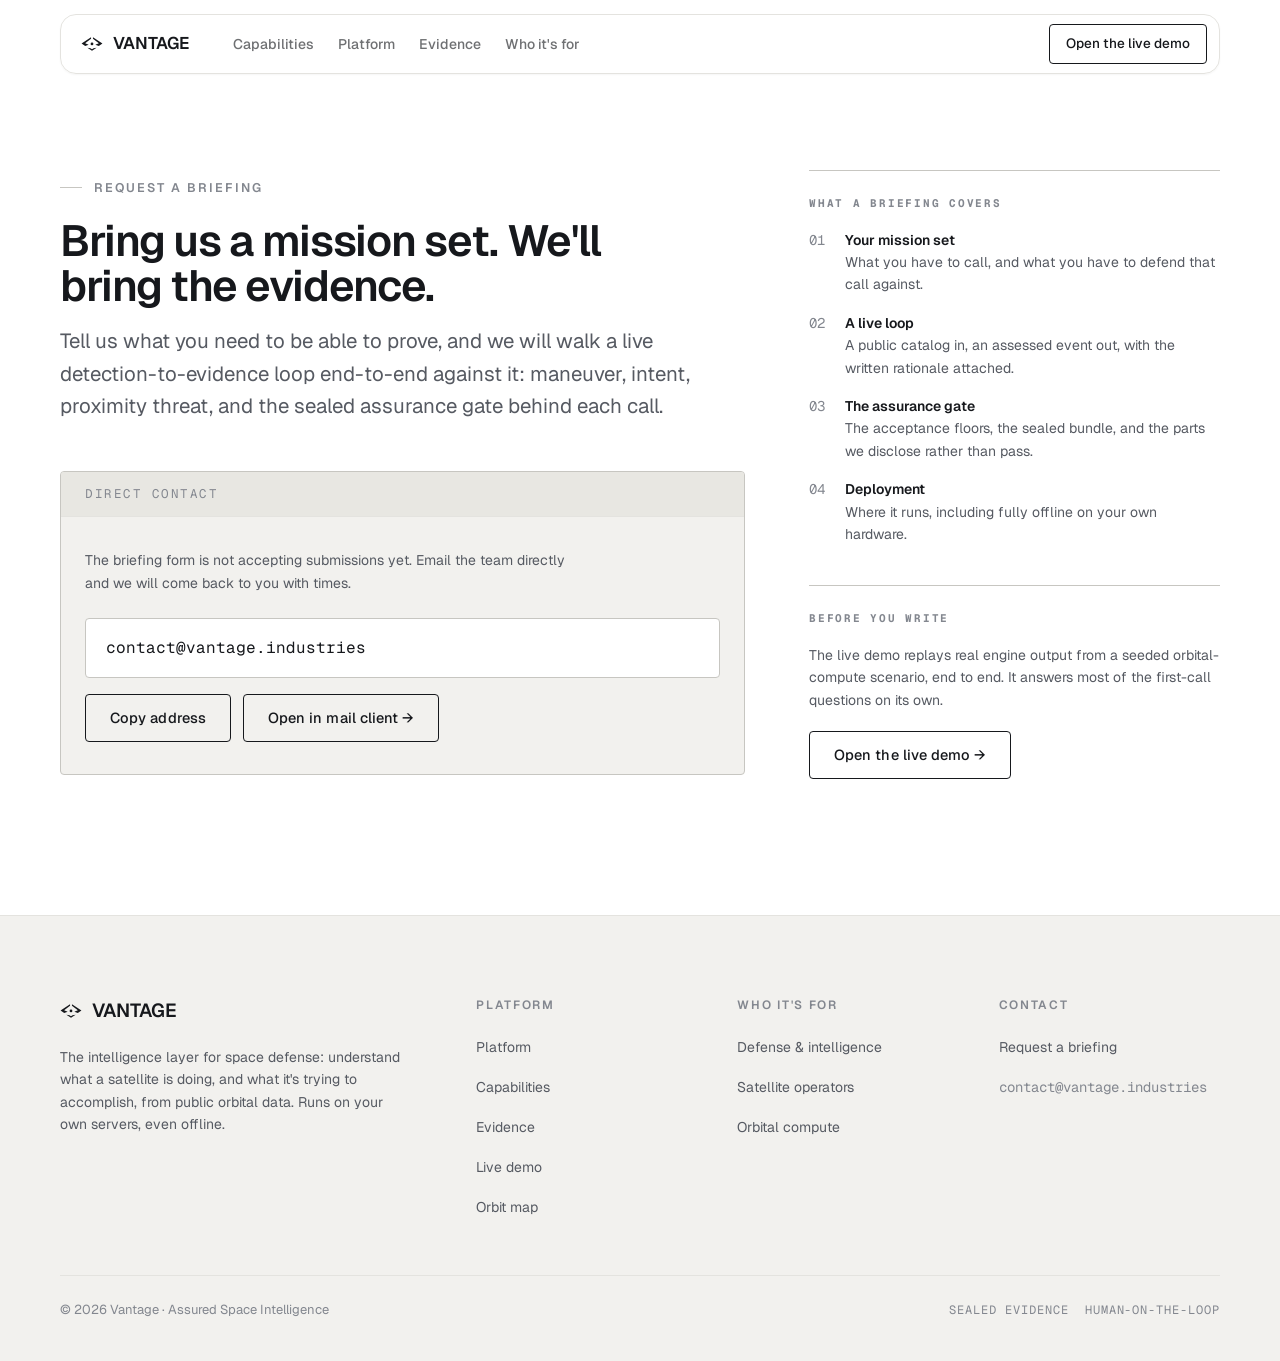
==== commit 0e257399: "Baseline: vantage-site as shipped before the Command Center redesign Editorial light/dark build (Gei" ====
--- a/contact/index.html
+++ b/contact/index.html
@@ -6,7 +6,7 @@
 <title>Request a briefing · Vantage</title>
 <meta name="description" content="Book a technical briefing with the Vantage team. We'll walk your mission set and run a live detection-to-evidence loop end-to-end, from maneuver detection through the sealed assurance gate." />
 <meta name="robots" content="index, follow" />
-<meta name="theme-color" content="#000000" />
+<meta name="theme-color" content="#ffffff" />
 <link rel="canonical" href="https://vantage.industries/contact/" />
 <link rel="icon" href="../assets/favicon.svg" type="image/svg+xml" />
 <!-- Open Graph -->
@@ -27,94 +27,84 @@
 <meta name="twitter:image:alt" content="The Vantage mission console: a live LEO feed flagging a foreign inspector that maneuvered to shadow an orbital AI data center, with the evidence panel open beside it." />
 <link rel="preconnect" href="https://fonts.googleapis.com">
 <link rel="preconnect" href="https://fonts.gstatic.com" crossorigin>
-<link href="https://fonts.googleapis.com/css2?family=Space+Grotesk:wght@400;500;600;700&family=IBM+Plex+Mono:wght@400;500;600&display=swap" rel="stylesheet">
+<link href="https://fonts.googleapis.com/css2?family=Geist:wght@400;500;600;700&family=Geist+Mono:wght@400;500&display=swap" rel="stylesheet">
 <link rel="stylesheet" href="../styles/tokens.css">
 <link rel="stylesheet" href="../styles/site.css">
-<!-- Scripting reveals content on scroll. Without it, show everything immediately. -->
 <noscript><style>.reveal{opacity:1;transform:none}</style></noscript>
 <style>
-  /* The page's top space now belongs to the grid, so the heading and the
-     aside beside it start on the same line. Left here it would have indented
-     only the left column. */
   .contact-head{padding:0 0 var(--spacing-48)}
-  .contact-head h1{font-weight:var(--font-weight-medium);color:var(--text-primary);font-size:var(--text-h2);line-height:1.15;letter-spacing:var(--tracking-display);margin:var(--spacing-20) 0 var(--spacing-16);max-width:20ch}
-  .contact-head p{color:var(--text-muted);font-size:var(--text-body-md);max-width:58ch}
-
-  .contact-grid{display:grid;grid-template-columns:minmax(0,1.25fr) minmax(0,.75fr);gap:var(--spacing-64);align-items:start;padding:var(--spacing-144) 0 var(--spacing-96)}
+  .contact-head h1{font-weight:600;color:var(--fg);font-size:var(--text-h2);line-height:1.05;letter-spacing:var(--tracking-display);margin:var(--spacing-20) 0 var(--spacing-16);max-width:20ch}
+  .contact-head p{color:var(--fg-muted);font-size:var(--text-lede);max-width:58ch}
+
+  .contact-grid{display:grid;grid-template-columns:minmax(0,1.25fr) minmax(0,.75fr);gap:var(--spacing-64);align-items:start;padding:calc(var(--header-inset) + var(--header-height) + var(--spacing-96)) 0 var(--section-pad)}
 
   /* --- Form ---------------------------------------------------------------- */
   .field{margin-bottom:var(--spacing-24)}
-  .field label{display:block;font-family:var(--font-mono);font-size:var(--text-micro);letter-spacing:.14em;text-transform:uppercase;color:var(--text-faint);margin-bottom:var(--spacing-8)}
+  .field label{display:block;font-family:var(--font-mono);font-size:var(--text-micro);letter-spacing:.14em;text-transform:uppercase;color:var(--fg-faint);margin-bottom:var(--spacing-8)}
   .field .opt{text-transform:none;letter-spacing:0}
   .field input,.field select,.field textarea{
-    width:100%;min-height:48px;padding:var(--spacing-12) var(--spacing-16);
-    background:var(--surface-panel);border:1px solid var(--rule-edge);border-radius:var(--radius-sm);
-    color:var(--text-body);font-family:var(--font-sans);font-size:var(--text-body-md);line-height:1.5;
+    width:100%;min-height:50px;padding:var(--spacing-12) var(--spacing-16);
+    background:var(--bg);border:1px solid var(--rule-strong);border-radius:var(--radius-sm);
+    color:var(--fg);font-family:var(--font-sans);font-size:var(--text-body-md);line-height:1.5;
     transition:border-color var(--motion-fast) var(--motion-ease-out);
   }
   .field textarea{min-height:132px;resize:vertical}
   .field select{appearance:none;cursor:pointer;padding-right:var(--spacing-40);
-    background-image:linear-gradient(45deg,transparent 50%,#a1a4a5 50%),linear-gradient(135deg,#a1a4a5 50%,transparent 50%);
-    background-position:calc(100% - 20px) 22px,calc(100% - 14px) 22px;background-size:6px 6px;background-repeat:no-repeat}
-  .field input:hover,.field select:hover,.field textarea:hover{border-color:var(--text-faint)}
-  .field input::placeholder,.field textarea::placeholder{color:var(--text-faint)}
-  /* Invalid state is carried by the border, the icon-free prefix on the message,
-     and aria-invalid. Never by color alone. */
+    background-image:linear-gradient(45deg,transparent 50%,#565a62 50%),linear-gradient(135deg,#565a62 50%,transparent 50%);
+    background-position:calc(100% - 20px) 23px,calc(100% - 14px) 23px;background-size:6px 6px;background-repeat:no-repeat}
+  .field input:hover,.field select:hover,.field textarea:hover{border-color:var(--fg-muted)}
+  .field input:focus,.field select:focus,.field textarea:focus{border-color:var(--fg)}
+  .field input::placeholder,.field textarea::placeholder{color:var(--fg-faint)}
   .field [aria-invalid="true"]{border-color:var(--status-threat)}
   .field-err{display:none;margin-top:var(--spacing-8);font-family:var(--font-mono);font-size:var(--text-micro);color:var(--status-threat)}
   .field-err::before{content:"! "}
   .field-err.show{display:block}
-  .field-hint{margin-top:var(--spacing-8);font-size:13px;color:var(--text-faint)}
+  .field-hint{margin-top:var(--spacing-8);font-size:13px;color:var(--fg-faint)}
 
   .row2{display:grid;grid-template-columns:1fr 1fr;gap:var(--spacing-20)}
 
-  /* Honeypot: off-screen rather than display:none, which some bots skip. */
   .hp{position:absolute;width:1px;height:1px;overflow:hidden;clip-path:inset(50%);white-space:nowrap}
 
-  .form-foot{display:flex;align-items:center;gap:var(--spacing-16);flex-wrap:wrap;margin-top:var(--spacing-32);padding-top:var(--spacing-24);border-top:1px solid var(--rule-hairline)}
-  .form-note{font-size:13px;color:var(--text-faint);max-width:44ch}
-
-  .notice{padding:var(--spacing-16) var(--spacing-20);border:1px solid var(--rule-edge);border-radius:var(--radius-sm);background:var(--surface-panel);font-size:var(--text-body-sm);margin-bottom:var(--spacing-24)}
-  .notice-error{border-color:rgba(255,107,95,.5);color:var(--text-body)}
-  .notice-error b{color:var(--status-threat);font-weight:var(--font-weight-medium)}
-  /* The alert region stays in the DOM so a message lands in an established
-     live region. It collapses entirely while it has nothing to say. */
+  .form-foot{display:flex;align-items:center;gap:var(--spacing-16);flex-wrap:wrap;margin-top:var(--spacing-32);padding-top:var(--spacing-24);border-top:1px solid var(--rule)}
+  .form-note{font-size:13px;color:var(--fg-faint);max-width:44ch}
+
+  .notice{padding:var(--spacing-16) var(--spacing-20);border:1px solid var(--rule-strong);border-radius:var(--radius-sm);background:var(--bg-2);font-size:var(--text-body-sm);margin-bottom:var(--spacing-24)}
+  .notice-error{border-color:var(--status-threat);color:var(--fg)}
+  .notice-error b{color:var(--status-threat);font-weight:600}
   .notice-error:empty{display:none}
 
-  .done{background:var(--surface-panel);border:1px solid var(--rule-edge);border-radius:var(--radius-sm);padding:var(--spacing-48) var(--spacing-32)}
-  .done h2{font-weight:var(--font-weight-medium);color:var(--text-primary);font-size:26px;letter-spacing:var(--tracking-tight);margin:var(--spacing-16) 0 var(--spacing-12)}
-  .done p{color:var(--text-muted);font-size:var(--text-body-sm);max-width:52ch}
-
-  /* --- Direct-address fallback ---------------------------------------------
-     This is the default state of the page: it works with no scripting and no
-     form provider configured. The form is progressive enhancement on top. */
-  .fallback{background:var(--surface-panel);border:1px solid var(--rule-edge);border-radius:var(--radius-sm);overflow:hidden}
-  .fallback-bar{padding:var(--spacing-12) var(--spacing-24);background:var(--surface-chrome);border-bottom:1px solid var(--rule-hairline);font-family:var(--font-mono);font-size:var(--text-caption);letter-spacing:.12em;text-transform:uppercase;color:var(--text-faint)}
+  .done{background:var(--bg-2);border:1px solid var(--rule-strong);border-radius:var(--radius-sm);padding:var(--spacing-48) var(--spacing-32)}
+  .done h2{font-weight:600;color:var(--fg);font-size:26px;letter-spacing:var(--tracking-tight);margin:var(--spacing-16) 0 var(--spacing-12)}
+  .done p{color:var(--fg-muted);font-size:var(--text-body-sm);max-width:52ch}
+
+  /* --- Direct-address fallback (default state, works with no scripting) ----- */
+  .fallback{background:var(--bg-2);border:1px solid var(--rule-strong);border-radius:var(--radius-sm);overflow:hidden}
+  .fallback-bar{padding:var(--spacing-12) var(--spacing-24);background:var(--bg-3);border-bottom:1px solid var(--rule);font-family:var(--font-mono);font-size:var(--text-caption);letter-spacing:.12em;text-transform:uppercase;color:var(--fg-faint)}
   .fallback-body{padding:var(--spacing-32) var(--spacing-24)}
-  .fallback-body > p{color:var(--text-muted);font-size:var(--text-body-sm);max-width:56ch}
+  .fallback-body > p{color:var(--fg-muted);font-size:var(--text-body-sm);max-width:56ch}
   .addr{
     display:block;margin:var(--spacing-24) 0 var(--spacing-16);padding:var(--spacing-16) var(--spacing-20);
-    background:var(--surface-chrome);border:1px solid var(--rule-hairline);border-radius:var(--radius-sm);
-    font-family:var(--font-mono);font-size:var(--text-body-md);color:var(--text-primary);
+    background:var(--bg);border:1px solid var(--rule-strong);border-radius:var(--radius-sm);
+    font-family:var(--font-mono);font-size:var(--text-body-md);color:var(--fg);
     user-select:all;word-break:break-all;
   }
   .addr-actions{display:flex;gap:var(--spacing-12);flex-wrap:wrap;align-items:center}
   .copied{font-family:var(--font-mono);font-size:var(--text-micro);color:var(--status-nominal)}
-  .mission-note{margin-top:var(--spacing-20);font-family:var(--font-mono);font-size:var(--text-micro);color:var(--text-faint)}
+  .mission-note{margin-top:var(--spacing-20);font-family:var(--font-mono);font-size:var(--text-micro);color:var(--fg-faint)}
 
   /* --- Side column ---------------------------------------------------------- */
-  .aside-block{border-top:1px solid var(--rule-edge);padding-top:var(--spacing-24);margin-bottom:var(--spacing-40)}
-  .aside-block h2{font-family:var(--font-mono);font-size:var(--text-micro);letter-spacing:.16em;text-transform:uppercase;color:var(--text-faint);margin-bottom:var(--spacing-16)}
+  .aside-block{border-top:1px solid var(--rule-strong);padding-top:var(--spacing-24);margin-bottom:var(--spacing-40)}
+  .aside-block h2{font-family:var(--font-mono);font-size:var(--text-micro);letter-spacing:.16em;text-transform:uppercase;color:var(--fg-faint);margin-bottom:var(--spacing-16)}
   .aside-list{list-style:none;display:flex;flex-direction:column;gap:var(--spacing-16)}
-  .aside-list li{display:grid;grid-template-columns:var(--spacing-24) minmax(0,1fr);gap:var(--spacing-12);font-size:var(--text-body-sm);color:var(--text-muted)}
-  .aside-list .n{font-family:var(--font-mono);color:var(--text-faint)}
-  .aside-list b{display:block;color:var(--text-primary);font-weight:var(--font-weight-medium)}
+  .aside-list li{display:grid;grid-template-columns:var(--spacing-24) minmax(0,1fr);gap:var(--spacing-12);font-size:var(--text-body-sm);color:var(--fg-muted)}
+  .aside-list .n{font-family:var(--font-mono);color:var(--fg-faint)}
+  .aside-list b{display:block;color:var(--fg);font-weight:600}
 
   @media(max-width:900px){
     .contact-grid{grid-template-columns:1fr;gap:var(--spacing-48)}
   }
   @media(max-width:560px){
-    .contact-grid{padding-top:var(--spacing-128)}
+    .contact-grid{padding-top:calc(var(--header-inset) + var(--header-height) + var(--spacing-64))}
     .contact-head{padding:0 0 var(--spacing-32)}
     .row2{grid-template-columns:1fr;gap:0}
     .fallback-body,.done{padding-left:var(--spacing-20);padding-right:var(--spacing-20)}
@@ -126,10 +116,10 @@
 <a class="skip-link" href="#main">Skip to main content</a>
 <header id="hdr">
   <div class="wrap">
-    <nav>
+    <nav class="nav-pill">
       <a class="brand" href="../">
         <span class="mark">
-          <svg width="26" height="26" viewBox="0 0 100 100" fill="#fff" aria-hidden="true" focusable="false">
+          <svg viewBox="0 0 100 100" aria-hidden="true" focusable="false">
             <polygon points="45.6,19.1 2.6,48.1 19.0,58.8 34.9,53.8 18.8,46.6 45.6,26.3"/>
             <polygon points="54.4,19.1 97.4,48.1 81.0,58.8 65.1,53.8 81.2,46.6 54.4,26.3"/>
             <polygon points="29.0,66.9 50.0,80.9 71.0,67.1 57.0,68.9 50.0,73.5 43.0,68.9"/>
@@ -139,20 +129,19 @@
         VANTAGE
       </a>
       <div class="navlinks" id="primary-nav">
+        <a href="../#capabilities">Capabilities</a>
         <a href="../#platform">Platform</a>
-        <a href="../#capabilities">Capabilities</a>
         <a href="../#assurance">Evidence</a>
         <a href="../#segments">Who it's for</a>
-        <a class="nav-viz" href="../visualization/">Orbit map</a>
-        <a class="nav-contact" href="./" aria-current="page">Request a briefing</a>
-      </div>
-      <!-- Plain .btn, matching the landing page: the form's submit is this
-           page's one primary action, and a second primary in the header would
-           compete with it. -->
-      <a href="../visualization/" class="btn nav-cta">Orbit map</a>
-      <button class="nav-toggle" type="button" aria-label="Open navigation" aria-expanded="false" aria-controls="primary-nav">
-        <svg width="24" height="24" fill="none" stroke="currentColor" stroke-width="1.6" aria-hidden="true" focusable="false"><path d="M4 7h16M4 12h16M4 17h16"/></svg>
-      </button>
+        <a class="nav-extra" href="../visualization/">Orbit map</a>
+        <a class="nav-extra" href="./" aria-current="page">Request a briefing</a>
+      </div>
+      <div class="nav-right">
+        <a href="../demo/" class="nav-cta"><span>Open the live demo</span></a>
+        <button class="nav-toggle" type="button" aria-label="Open navigation" aria-expanded="false" aria-controls="primary-nav">
+          <svg viewBox="0 0 24 24" stroke-width="1.6" aria-hidden="true" focusable="false"><path d="M4 7h16M4 12h16M4 17h16"/></svg>
+        </button>
+      </div>
     </nav>
   </div>
 </header>
@@ -163,21 +152,12 @@
     <div class="contact-grid">
       <div>
 
-        <!-- The heading sits inside the left column rather than spanning the
-             page above the grid. Full width it left the top right corner
-             empty, because the headline is capped at 20ch and the lede at
-             58ch, so a third of that band was never going to be filled. In
-             the column, both sides of the grid start on the same line. -->
         <div class="contact-head">
           <span class="eyebrow reveal">Request a briefing</span>
           <h1 class="reveal">Bring us a mission set. We'll bring the evidence.</h1>
           <p class="reveal">Tell us what you need to be able to prove, and we will walk a live detection-to-evidence loop end-to-end against it: maneuver, intent, proximity threat, and the sealed assurance gate behind each call.</p>
         </div>
 
-
-        <!-- Shown whenever the form cannot be used: no scripting, no configured
-             endpoint, or a submission that failed. This is the page's default
-             state, so a visitor is never left without a working address. -->
         <div class="fallback reveal" id="fallback">
           <div class="fallback-bar">Direct contact</div>
           <div class="fallback-body">
@@ -242,13 +222,12 @@
           </div>
 
           <div class="form-foot">
-            <button type="submit" class="btn btn-primary" id="submit-btn">Request a briefing →</button>
+            <button type="submit" class="btn btn-solid" id="submit-btn">Request a briefing →</button>
             <span id="form-status" role="status" aria-live="polite"></span>
             <p class="form-note">We reply from a monitored role address. We do not add you to a mailing list.</p>
           </div>
         </form>
 
-        <!-- Replaces the form on a successful submission. -->
         <div class="done" id="form-success" role="status" tabindex="-1" hidden>
           <span class="chip chip-nominal">Received</span>
           <h2>Request received.</h2>
@@ -269,7 +248,7 @@
         </div>
         <div class="aside-block">
           <h2>Before you write</h2>
-          <p style="color:var(--text-muted);font-size:var(--text-body-sm)">The live demo replays real engine output from a seeded orbital-compute scenario, end to end. It answers most of the first-call questions on its own.</p>
+          <p style="color:var(--fg-muted);font-size:var(--text-body-sm)">The live demo replays real engine output from a seeded orbital-compute scenario, end to end. It answers most of the first-call questions on its own.</p>
           <div class="cta-row" style="margin-top:var(--spacing-20)">
             <a href="../demo/" class="btn">Open the live demo →</a>
           </div>
@@ -284,9 +263,9 @@
   <div class="wrap">
     <div class="foot-top">
       <div class="foot-brand">
-        <a class="brand footer-brand" href="../">
+        <a class="brand" href="../">
           <span class="mark">
-            <svg width="24" height="24" viewBox="0 0 100 100" fill="#fff" aria-hidden="true" focusable="false">
+            <svg viewBox="0 0 100 100" aria-hidden="true" focusable="false">
               <polygon points="45.6,19.1 2.6,48.1 19.0,58.8 34.9,53.8 18.8,46.6 45.6,26.3"/>
               <polygon points="54.4,19.1 97.4,48.1 81.0,58.8 65.1,53.8 81.2,46.6 54.4,26.3"/>
               <polygon points="29.0,66.9 50.0,80.9 71.0,67.1 57.0,68.9 50.0,73.5 43.0,68.9"/>
@@ -295,7 +274,7 @@
           </span>
           VANTAGE
         </a>
-        <p>The intelligence layer for space defense: understand what a satellite is doing, and what it's trying to accomplish, from public orbital data, with sealed evidence behind every release. Runs on your own servers, even offline.</p>
+        <p>The intelligence layer for space defense: understand what a satellite is doing, and what it's trying to accomplish, from public orbital data. Runs on your own servers, even offline.</p>
       </div>
       <div class="foot-col">
         <h5>Platform</h5>
@@ -319,7 +298,7 @@
     </div>
     <div class="foot-bot">
       <p>© 2026 Vantage · Assured Space Intelligence</p>
-      <span class="badge">SEALED EVIDENCE · HUMAN-ON-THE-LOOP</span>
+      <span class="region"><span>SEALED EVIDENCE</span><span>HUMAN-ON-THE-LOOP</span></span>
     </div>
   </div>
 </footer>
--- a/styles/tokens.css
+++ b/styles/tokens.css
@@ -1,106 +1,71 @@
 /* ==========================================================================
-   Vantage design tokens
-   Instrument-grade dark system: pure-black canvas, a four-step surface ladder,
-   two rule weights, and three status colors that each mean exactly one thing.
+   Vantage design tokens  ·  editorial light/dark system
+   --------------------------------------------------------------------------
+   A tone-aware palette: neutral semantic names resolve to a LIGHT set on
+   :root and flip to a DARK set under .tone-dark. Every marketing section
+   paints itself from --bg / --fg, so the page can alternate full-light and
+   full-dark bands by class alone. Type is Geist (prose + display) and Geist
+   Mono (figures, hashes, machine readouts). Status colors carry one meaning
+   each and are given a darker variant for light surfaces so a verdict stays
+   legible on white as well as on charcoal.
    ========================================================================== */
+
 :root {
 
-  /* --- Surfaces ------------------------------------------------------------
-     A four-step ladder measured in CIE L*: 0.0 / 4.2 / 9.1 / 14.0.
-     Every level is used in more than one place. Sections alternate between
-     canvas and band; panels sit at panel; panel headers sit at chrome.
+  /* --- Tone: LIGHT (default) -----------------------------------------------
+     Palantir's warm off-white, near-black ink, and quiet hairlines. --bg is
+     the section ground; --bg-2 the warm inset; --bg-3 a deeper card fill.    */
+  --bg:          #ffffff;
+  --bg-2:        #f2f1ee;   /* warm grey band / inset                          */
+  --bg-3:        #e8e7e2;   /* deeper inset, code wells                        */
+  --panel:       #ffffff;   /* raised card on a --bg-2 band                    */
+  --fg:          #16181c;   /* ink: headings, key figures                     */
+  --fg-muted:    #565a62;   /* body, descriptions                             */
+  --fg-faint:    #83878f;   /* labels, timestamps, fine print                 */
+  --rule:        #e4e3df;   /* hairline: divides inside a container            */
+  --rule-strong: #c7c6c1;   /* edge: object perimeters, section boundaries    */
 
-     The ladder was previously 0.0 / 2.7 / 5.0 / 9.1, which compressed three
-     of the four steps into the bottom 5 L*. Two consequences, both visible:
-     a band section was almost indistinguishable from the canvas behind it,
-     so section separation fell entirely to the 1px rule; and a panel sitting
-     inside a band section cleared its background by only 2.3 L*. Steps are
-     now even at roughly 4.2 / 4.9 / 4.9, so every level separates from its
-     neighbour without any level leaving near-black.                         */
-  --surface-canvas: #000000;   /* L*  0.0  page base, default section        */
-  --surface-band:   #0c0f14;   /* L*  4.2  alternating section band          */
-  --surface-panel:  #151a22;   /* L*  9.1  raised panels, cards, inputs      */
-  --surface-chrome: #1e242e;   /* L* 14.0  panel headers, inset bars, chips  */
+  /* Status on a LIGHT surface: darkened so each clears text contrast on white.
+     These flip to their bright forms under .tone-dark below.                 */
+  --status-nominal: #1f9d57;
+  --status-watch:   #9a7400;
+  --status-threat:  #cf3d2c;
 
-  /* --- Rules ---------------------------------------------------------------
-     Two weights only. Hairline divides inside a container; edge draws the
-     structural boundaries (section edges, panel perimeters).
-     Hairline was lifted alongside the surface ladder: at #343b44 it measured
-     only 1.38:1 on the new chrome and was effectively gone inside a panel
-     header. edge is unchanged and still measures 3.01:1 on canvas.          */
-  --rule-hairline: #3d4552;    /* 2.17:1 on canvas, 1.61:1 on chrome */
-  --rule-edge:     #525a66;    /* 3.01:1 on canvas, 2.24:1 on chrome */
+  /* On-ink helpers: a fixed near-black and paper, for the solid button and
+     the ink CTA block regardless of the surrounding tone.                    */
+  --ink:   #16181c;
+  --paper: #ffffff;
 
-  /* --- Text ----------------------------------------------------------------
-     All four tiers clear WCAG AA (4.5:1) on all four surfaces. The worst
-     pairing in the system is --text-faint on --surface-chrome at 4.61:1.
-     faint moved from #7d828b when the ladder lifted: against the new chrome
-     the old value measured 4.04:1 and no longer cleared AA.                 */
-  --text-primary: #ffffff;     /* headings, key figures             ≥ 15.59:1 */
-  --text-body:    #e8eaec;     /* body copy on panels               ≥ 12.93:1 */
-  --text-muted:   #a1a4a5;     /* secondary copy, descriptions       ≥ 6.21:1 */
-  --text-faint:   #878c95;     /* labels, timestamps, fine print     ≥ 4.61:1 */
+  /* --- Type ----------------------------------------------------------------
+     Geist is a neo-grotesque with a Helvetica lineage: the register this
+     redesign wants (Palantir Sans is the same family of shape). It replaces
+     Space Grotesk, which had become the default display face of scaffolded
+     product pages. Geist Mono carries everything the engine reports.         */
+  --font-sans: 'Geist', ui-sans-serif, system-ui, -apple-system, BlinkMacSystemFont, "Segoe UI", Roboto, sans-serif;
+  --font-mono: 'Geist Mono', ui-monospace, SFMono-Regular, Menlo, Monaco, Consolas, monospace;
 
-  /* --- Status --------------------------------------------------------------
-     The only accent colors in the system. One meaning each, applied
-     consistently wherever that state appears. Never decorative.              */
-  --status-nominal: #3ad389;   /* pass, benign, nominal, held by physics      */
-  --status-watch:   #ffca16;   /* monitor, warning, needs an analyst          */
-  --status-threat:  #ff6b5f;   /* high severity, shadowing, threat            */
-
-  /* --- Type ---------------------------------------------------------------- */
-  /* Space Grotesk carries prose. It replaced Inter, which is the default face
-     of almost every scaffolded startup page and read as a template regardless
-     of what surrounded it. Grotesk is wider and has a larger x-height, so it
-     sets optically larger than Inter at the same px: the display sizes and
-     tracking below were re-tuned for it, not inherited.
-
-     The mono is deliberately NOT Space Mono, its superfamily sibling. Space
-     Mono is slab-ish and very wide, which hurts exactly where this system uses
-     mono most: dense timestamps, hashes and gate readouts. IBM Plex Mono stays,
-     and the wider gap between the two families sharpens the prose-vs-machine
-     split that the brand rests on. */
-  --font-sans: 'Space Grotesk', ui-sans-serif, system-ui, -apple-system, BlinkMacSystemFont, "Segoe UI", Roboto, sans-serif;
-  --font-mono: 'IBM Plex Mono', ui-monospace, SFMono-Regular, Menlo, Monaco, Consolas, monospace;
-
-  /* 400 is the body default and is never set explicitly, so it has no token. */
   --font-weight-medium:   500;
   --font-weight-semibold: 600;
+  --font-weight-bold:     700;
 
-  --text-micro:   11px;   /* mono labels, tags                                */
-  --text-caption: 12px;   /* eyebrows, badges, footer fine print              */
-  --text-body-sm: 14px;   /* dense body copy                                  */
-  --text-body-md: 16px;   /* default body copy                                */
-  --text-body-lg: 19px;   /* lede, mission copy                               */
-
-  /* Fluid display sizes. Hierarchy comes from scale and tracking, not weight. */
-  /* Used by exactly one element, the hero h1, which is set in --font-mono.
-     Re-derived for that face: IBM Plex Mono advances 0.6em per character
-     against Space Grotesk's ~0.5em average, so the old 38/6vw/72 overflowed
-     its column by a whole line. The hero headline declares one sentence per
-     line and its longest sentence is 21 characters, so the ceiling is the
-     largest size at which 21ch clears the 551px hero column:
-       551 / (21 x 0.58em)  =  45px
-     0.58em, not 0.6em, because the headline carries -0.02em tracking.
-     3.6vw tracks the same ratio down through the two-column range and holds
-     the break to 900px. If the headline copy changes, re-derive from the new
-     longest sentence: this ceiling is not a taste value.
-
-     The 27px floor is measured, not chosen. It is the largest floor at which
-     21ch still clears the gutters on a 390px viewport, and it buys 375px as
-     well: at 28px the headline goes to three lines on a 390px phone, at 29px
-     on a 375px one. Below 360px it goes to three lines regardless, and that
-     is accepted: the declared break means the third line is the tail of the
-     second sentence, never a sentence boundary landing mid-line.            */
-  --text-display: clamp(27px, 3.6vw, 45px);
-  --text-h2:      clamp(28px, 3.6vw, 44px);
-  --text-h2-lg:   clamp(30px, 4.4vw, 50px);
-  --text-statement: clamp(23px, 2.9vw, 34px);
-  --text-h3:      clamp(24px, 3vw,   34px);
+  /* Fluid scale. The display tier is the editorial moment: the giant
+     capability names and the argument statement. Hierarchy comes from scale
+     and tracking, not weight.                                                */
+  --text-micro:    11px;   /* mono tags, indices                              */
+  --text-caption:  12.5px; /* eyebrows, badges, fine print                    */
+  --text-body-sm:  14px;
+  --text-body-md:  16px;
+  --text-body-lg:  19px;   /* lede, mission copy                              */
+  --text-lede:     clamp(19px, 1.6vw, 23px);
+  --text-h3:       clamp(21px, 2.2vw, 28px);
+  --text-h2:       clamp(28px, 3.4vw, 46px);
+  --text-h1:       clamp(38px, 5.4vw, 74px);   /* hero headline               */
+  --text-statement:clamp(30px, 4.4vw, 60px);   /* the argument line           */
+  --text-display:  clamp(40px, 7vw, 104px);    /* giant capability names      */
 
   --tracking-display: -0.03em;
   --tracking-tight:   -0.02em;
-  --tracking-label:    0.2em;   /* uppercase mono eyebrows                    */
+  --tracking-label:    0.16em;  /* uppercase Geist eyebrows                    */
 
   /* --- Space --------------------------------------------------------------- */
   --spacing-4:   4px;
@@ -120,36 +85,67 @@
   --spacing-144: 144px;
 
   /* --- Layout -------------------------------------------------------------- */
-  --page-max-width: 1200px;
-  --header-height:  68px;
-  --anchor-offset:  108px;   /* header height + clearance for jumped-to headings */
+  --page-max-width: 1240px;
+  --header-height:  60px;
+  --header-inset:   14px;    /* the floating pill's gap from the top          */
+  --anchor-offset:  104px;   /* scroll-margin: header + inset + clearance      */
   --card-padding:   var(--spacing-32);
 
-  /* Vertical rhythm. Three tiers, not two. With only two the page ran four
-     consecutive 96px sections through its middle, which is what made it read
-     as one uniform column. No two adjacent sections may share both a surface
-     and a padding tier.                                                      */
   --section-pad:       var(--spacing-96);
   --section-pad-tight: var(--spacing-64);
   --section-pad-lg:    var(--spacing-128);
 
   /* --- Shape ---------------------------------------------------------------
-     Two radii. The system is architectural: nothing is soft.                 */
-  --radius-xs: 2px;   /* tags, status chips, badges                           */
-  --radius-sm: 4px;   /* buttons, inputs, panels, cards, images               */
+     Sharp by default (the big CTA blocks are square), one soft radius for
+     controls, one nav radius for the floating bar, and a pill for socials.   */
+  --radius-sm:   4px;
+  --radius-nav: 16px;
+  --radius-pill: 999px;
 
-  /* --- Motion --------------------------------------------------------------
-     The first three are the system: hover, scroll reveal, and the easing they
-     share. The last two exist for exactly one moment, the hero spacecraft's
-     flight from the opening full-viewport view into its frame, and are named
-     for it rather than added to the general scale. Nothing else may use them;
-     if a second thing needs a transit, that is the point at which this stops
-     being a one-off and earns a real tier.                                    */
-  --motion-fast:     150ms;
-  --motion-reveal:   600ms;
-  --motion-ease-out: cubic-bezier(0, 0, 0.2, 1);
+  /* --- Motion -------------------------------------------------------------- */
+  --motion-fast:     160ms;
+  --motion-mid:      320ms;
+  --motion-reveal:   680ms;
+  --motion-ease-out: cubic-bezier(0.16, 0.84, 0.3, 1);
 
-  --motion-flight:      1150ms;
-  --motion-veil:         700ms;
-  --motion-ease-flight: cubic-bezier(0.16, 0.84, 0.3, 1);
+  /* ======================================================================
+     Back-compat aliases — DO NOT use on the marketing pages.
+     The demo console and the 3D orbit map reference the original dark-only
+     token names heavily. They are pinned here to fixed dark values so those
+     two apps keep their instrument look untouched while the marketing shell
+     runs on the tone-aware names above. If a demo/viz color drifts, this is
+     the first block to check.
+     ====================================================================== */
+  --surface-canvas: #000000;
+  --surface-band:   #0c0f14;
+  --surface-panel:  #151a22;
+  --surface-chrome: #1e242e;
+  --rule-hairline:  #3d4552;
+  --rule-edge:      #525a66;
+  --text-primary:   #ffffff;
+  --text-body:      #e8eaec;
+  --text-muted:     #a1a4a5;
+  --text-faint:     #878c95;
+  --radius-xs: 2px;
 }
+
+/* --- Tone: DARK -----------------------------------------------------------
+   Charcoal, not pure black: it matches the reference's dark panels and lets a
+   hairline read without going to a fourth grey. Applied to a <section> (or to
+   <body>/<html> on the demo and viz shells) to flip the whole token set.     */
+.tone-dark,
+[data-tone="dark"] {
+  --bg:          #0e0f12;
+  --bg-2:        #16181c;
+  --bg-3:        #1e2128;
+  --panel:       #16181c;
+  --fg:          #f4f4f2;
+  --fg-muted:    #a7abb2;
+  --fg-faint:    #787d86;
+  --rule:        #2a2d33;
+  --rule-strong: #3c414a;
+
+  --status-nominal: #3ad389;
+  --status-watch:   #ffca16;
+  --status-threat:  #ff6b5f;
+}
--- a/styles/site.css
+++ b/styles/site.css
@@ -1,138 +1,218 @@
 /* ==========================================================================
-   Vantage site shell
-   Everything shared by every page: reset, layout container, section surface
-   system, navigation, buttons, status chips, framed figures, footer, reveal.
-   Page-specific composition lives in each page's own <style> block.
+   Vantage site shell  ·  editorial light/dark
+   Everything shared by every marketing page: reset, layout, the section tone
+   system, the floating pill header, buttons, the editorial capability list,
+   the blueprint helpers, the footer, and the scroll reveal. Page-specific
+   composition lives in each page's own <style> block.
    ========================================================================== */
 
-/* --- Reset and base ------------------------------------------------------ */
+/* --- Reset & base -------------------------------------------------------- */
 *{box-sizing:border-box;margin:0;padding:0}
-html{scroll-behavior:smooth}
+html{scroll-behavior:smooth;-webkit-text-size-adjust:100%}
 body{
-  background:var(--surface-canvas);
-  color:var(--text-body);
+  background:var(--bg);
+  color:var(--fg);
   font-family:var(--font-sans);
+  font-size:var(--text-body-md);
   line-height:1.6;
   -webkit-font-smoothing:antialiased;
+  text-rendering:optimizeLegibility;
   overflow-x:hidden;
 }
-img,svg{max-width:100%}
+img{max-width:100%;display:block}
+svg{display:block}
 a{color:inherit;text-decoration:none}
-a,button{outline-offset:4px}
-a:focus-visible,button:focus-visible,input:focus-visible,select:focus-visible,textarea:focus-visible{outline:2px solid var(--text-primary)}
+a,button{outline-offset:3px}
+a:focus-visible,button:focus-visible,input:focus-visible,select:focus-visible,textarea:focus-visible{outline:2px solid var(--fg)}
 [hidden]{display:none !important}
-
-.skip-link{position:fixed;top:var(--spacing-12);left:var(--spacing-12);z-index:100;padding:var(--spacing-8) var(--spacing-12);background:var(--text-primary);color:var(--surface-canvas);transform:translateY(-160%)}
+::selection{background:var(--fg);color:var(--bg)}
+
+.skip-link{position:fixed;top:var(--spacing-12);left:var(--spacing-12);z-index:100;padding:var(--spacing-8) var(--spacing-12);background:var(--fg);color:var(--bg);border-radius:var(--radius-sm);transform:translateY(-180%)}
 .skip-link:focus{transform:none}
-.wrap{max-width:var(--page-max-width);margin:0 auto;padding:0 var(--spacing-28)}
-
-.eyebrow{
-  font-family:var(--font-mono);
-  font-size:var(--text-caption);letter-spacing:var(--tracking-label);text-transform:uppercase;
-  color:var(--text-faint);display:inline-flex;align-items:center;gap:var(--spacing-8);
-}
-.eyebrow::before{content:"";width:26px;height:1px;background:var(--rule-edge)}
-
-/* --- Section surface system ----------------------------------------------
-   A boundary is carried by three cues together, never one: a full-bleed
-   --rule-edge rule, a change of surface, and a change of pace. Sections
-   alternate canvas / band, and adjacent sections never share both a surface
-   and a padding tier. The surface ladder in tokens.css was widened so the
-   second of those cues is actually perceptible.                             */
+
+.wrap{max-width:var(--page-max-width);margin:0 auto;padding:0 clamp(20px,4vw,40px)}
+
+/* --- Tone bands ----------------------------------------------------------
+   .tone-dark flips the token set (see tokens.css); each band simply paints
+   from --bg / --fg. Boundaries are carried by the change of tone; where two
+   same-tone bands meet, add .divider for a hairline.                        */
+.tone-light,.tone-dark{background:var(--bg);color:var(--fg)}
 section{position:relative;scroll-margin-top:var(--anchor-offset)}
-.band{background:var(--surface-band)}
-.sec{padding:var(--section-pad) 0;border-top:1px solid var(--rule-edge)}
+.sec{padding:var(--section-pad) 0}
 .sec-tight{padding:var(--section-pad-tight) 0}
 .sec-wide{padding:var(--section-pad-lg) 0}
-
-.sec-head{max-width:66ch;margin-bottom:var(--spacing-48)}
-.sec-head h2{font-weight:var(--font-weight-medium);color:var(--text-primary);font-size:var(--text-h2);line-height:1.2;letter-spacing:var(--tracking-display);margin:var(--spacing-20) 0 var(--spacing-16)}
-.sec-head p{color:var(--text-muted);font-size:var(--text-body-md)}
-
-/* --- Navigation ---------------------------------------------------------- */
-header{
-  position:fixed;top:0;left:0;right:0;z-index:50;
-  backdrop-filter:blur(25px);
-  background:rgba(0,0,0,.55);
-  border-bottom:1px solid transparent;
-  transition:border-color var(--motion-fast) var(--motion-ease-out),background var(--motion-fast) var(--motion-ease-out);
-}
-header.scrolled,header.menu-open{border-color:var(--rule-edge);background:rgba(0,0,0,.94)}
-/* Scoped to the header. As a bare `nav` selector this silently imposed
-   space-between and a 68px height on every other navigation landmark on the
-   site, which is a trap for any future one: the hero's audience signpost is a
-   <nav> and was spread edge to edge by it. */
-header nav{display:flex;align-items:center;justify-content:space-between;height:var(--header-height);gap:var(--spacing-16)}
-.brand{display:flex;align-items:center;min-height:44px;gap:var(--spacing-12);font-weight:var(--font-weight-semibold);font-size:19px;letter-spacing:.04em;color:var(--text-primary);white-space:nowrap}
-.brand .mark{width:26px;height:26px;flex:0 0 auto}
-.brand .mark svg{display:block}
-.navlinks{display:flex;gap:var(--spacing-24);align-items:center}
-/* 44px hit target at every width, not only on coarse pointers. The links sit
-   inside a 68px header and are flex-centred, so this enlarges the target
-   without moving anything visually. */
-.navlinks a{display:flex;align-items:center;min-height:44px;font-size:var(--text-body-sm);color:var(--text-muted);white-space:nowrap;transition:color var(--motion-fast) var(--motion-ease-out)}
-/* Matches both markers: aria-current="page" on the contact page's own link,
-   written into the markup, and aria-current="location" written by the
-   scrollspy in site.js as the visitor moves through the landing page. */
-.navlinks a:hover,.navlinks a[aria-current]{color:var(--text-primary)}
-/* Two links that exist only for the collapsed menu, because the header button
-   can carry exactly one destination and it carries the orbit map. `.nav-contact`
-   surfaces as soon as the menu becomes a dropdown, so the briefing path is
-   never absent from the menu; `.nav-viz` surfaces only below 560px, where the
-   button itself is hidden and the map would otherwise have no header route.
-   Kept at the same specificity as `.navlinks a` so the responsive rules win. */
-.navlinks a.nav-contact,.navlinks a.nav-viz{display:none}
-
-/* --- Buttons --------------------------------------------------------------
-   Every action is a ghost outline. Priority is carried by border and label
-   brightness, never by a fill. Minimum target 44px on every axis.           */
+.divider{border-top:1px solid var(--rule)}
+
+/* --- Shared type utilities ----------------------------------------------- */
+.eyebrow{
+  display:inline-flex;align-items:center;gap:var(--spacing-12);
+  font-family:var(--font-sans);font-weight:600;font-size:var(--text-caption);
+  letter-spacing:var(--tracking-label);text-transform:uppercase;color:var(--fg-faint);
+}
+.eyebrow::before{content:"";width:22px;height:1px;background:var(--rule-strong);flex:0 0 auto}
+.mono{font-family:var(--font-mono)}
+.display{font-weight:600;font-size:var(--text-display);letter-spacing:var(--tracking-display);line-height:.98}
+
+.sec-head{max-width:62ch}
+.sec-head h2{font-weight:600;color:var(--fg);font-size:var(--text-h2);line-height:1.03;letter-spacing:var(--tracking-display);margin:var(--spacing-20) 0 var(--spacing-20)}
+.sec-head p{color:var(--fg-muted);font-size:var(--text-lede);max-width:56ch}
+
+/* --- Floating pill header ------------------------------------------------
+   The header spans the width but only the pill catches pointer events, so the
+   empty flanks never block the hero. Default state is a frosted LIGHT pill
+   (works over any section). On the landing page only, the un-scrolled state
+   goes transparent with white content over the dark hero; the first scroll
+   drops back to the light pill. Everything inside inherits currentColor, so
+   the whole lockup inverts with one property.                                */
+header{position:fixed;top:var(--header-inset);left:0;right:0;z-index:50;pointer-events:none}
+.nav-pill{
+  pointer-events:auto;
+  display:flex;align-items:center;gap:var(--spacing-16);height:var(--header-height);
+  padding:0 var(--spacing-12) 0 var(--spacing-20);
+  border-radius:var(--radius-nav);
+  border:1px solid var(--rule);
+  background:color-mix(in srgb, var(--paper) 82%, transparent);
+  -webkit-backdrop-filter:blur(20px) saturate(1.5);
+  backdrop-filter:blur(20px) saturate(1.5);
+  color:var(--ink);
+  box-shadow:0 1px 2px rgba(16,18,20,.04);
+  transition:background var(--motion-mid) var(--motion-ease-out),
+             color var(--motion-mid) var(--motion-ease-out),
+             border-color var(--motion-mid) var(--motion-ease-out),
+             box-shadow var(--motion-mid) var(--motion-ease-out);
+}
+/* Landing hero: transparent, white content, until the first scroll. */
+.has-dark-hero #hdr:not(.scrolled) .nav-pill{
+  background:transparent;-webkit-backdrop-filter:none;backdrop-filter:none;
+  border-color:rgba(255,255,255,.22);color:#fff;box-shadow:none;
+}
+#hdr.scrolled .nav-pill{box-shadow:0 6px 24px rgba(16,18,20,.10)}
+
+.brand{display:inline-flex;align-items:center;gap:10px;font-weight:600;font-size:17px;letter-spacing:.01em;color:inherit;white-space:nowrap}
+.brand .mark{width:22px;height:22px;flex:0 0 auto}
+.brand .mark svg{width:100%;height:100%;fill:currentColor}
+
+.navlinks{display:flex;align-items:center;gap:var(--spacing-24);margin-left:var(--spacing-28)}
+.navlinks a{display:inline-flex;align-items:center;height:var(--header-height);font-size:14px;font-weight:500;color:inherit;opacity:.62;white-space:nowrap;transition:opacity var(--motion-fast) var(--motion-ease-out)}
+.navlinks a:hover,.navlinks a[aria-current]{opacity:1}
+/* Extra destinations that only surface in the collapsed menu. */
+.navlinks a.nav-extra{display:none}
+
+.nav-right{display:flex;align-items:center;gap:var(--spacing-8);margin-left:auto}
+.nav-cta{
+  display:inline-flex;align-items:center;height:40px;padding:0 var(--spacing-16);
+  border:1px solid currentColor;border-radius:var(--radius-sm);
+  font-size:13.5px;font-weight:500;color:inherit;white-space:nowrap;
+  transition:background var(--motion-fast) var(--motion-ease-out),color var(--motion-fast) var(--motion-ease-out);
+}
+.nav-cta:hover{background:currentColor}
+.nav-cta:hover span{color:var(--bg)}
+.nav-toggle{display:none;align-items:center;justify-content:center;width:40px;height:40px;border:1px solid transparent;border-radius:var(--radius-sm);color:inherit;background:none;cursor:pointer}
+.nav-toggle:hover{border-color:currentColor}
+.nav-toggle svg{width:20px;height:20px;stroke:currentColor;fill:none}
+
+/* --- Buttons -------------------------------------------------------------
+   Bordered by default and it inverts on hover; the solid variant starts
+   filled. Both read from --fg/--bg, so they adapt to the band they sit in.  */
 .btn{
-  font-family:var(--font-sans);font-size:var(--text-body-sm);
-  min-height:44px;padding:var(--spacing-12) var(--spacing-20);
-  border:1px solid var(--rule-edge);border-radius:var(--radius-sm);
-  color:var(--text-muted);background:transparent;cursor:pointer;
   display:inline-flex;align-items:center;justify-content:center;gap:var(--spacing-8);
-  transition:border-color var(--motion-fast) var(--motion-ease-out),color var(--motion-fast) var(--motion-ease-out);
-}
-.btn:hover{border-color:var(--text-primary);color:var(--text-primary)}
-.btn-primary{color:var(--text-primary);border-color:rgba(255,255,255,.42)}
-.btn-primary:hover{border-color:var(--text-primary)}
-.btn[disabled]{opacity:.55;cursor:progress}
-.btn[disabled]:hover{border-color:var(--rule-edge);color:var(--text-muted)}
-.nav-toggle{display:none;min-width:44px;min-height:44px;background:none;border:1px solid var(--rule-edge);border-radius:var(--radius-sm);color:var(--text-muted);cursor:pointer;padding:var(--spacing-8)}
-.cta-row{display:flex;gap:var(--spacing-16);flex-wrap:wrap;align-items:center}
-
-/* --- Status chips ---------------------------------------------------------
-   The three status colors are the only accents in the system, and each one
-   means exactly one thing everywhere it appears.                            */
-.chip{display:inline-flex;align-items:center;gap:var(--spacing-8);font-family:var(--font-mono);font-size:var(--text-micro);letter-spacing:.12em;text-transform:uppercase;padding:var(--spacing-4) var(--spacing-8);border-radius:var(--radius-xs);border:1px solid var(--rule-hairline);background:var(--surface-chrome);color:var(--text-faint)}
+  min-height:48px;padding:0 var(--spacing-24);
+  border:1px solid var(--fg);border-radius:var(--radius-sm);
+  font-family:var(--font-sans);font-size:14.5px;font-weight:500;letter-spacing:.005em;
+  color:var(--fg);background:transparent;cursor:pointer;white-space:nowrap;
+  transition:background var(--motion-fast) var(--motion-ease-out),color var(--motion-fast) var(--motion-ease-out),border-color var(--motion-fast) var(--motion-ease-out);
+}
+.btn:hover{background:var(--fg);color:var(--bg)}
+.btn-solid{background:var(--fg);color:var(--bg)}
+.btn-solid:hover{background:transparent;color:var(--fg)}
+.btn[disabled]{opacity:.5;cursor:progress}
+.btn[disabled]:hover{background:transparent;color:var(--fg)}
+.cta-row{display:flex;gap:var(--spacing-12);flex-wrap:wrap;align-items:center}
+
+/* --- Two-tone CTA blocks -------------------------------------------------
+   One warm-grey block, one ink block, always, regardless of the band tone,
+   so the pairing reads the way the reference does. Square corners.          */
+.cta-blocks{display:grid;grid-template-columns:1fr 1fr;gap:var(--spacing-16)}
+.cta-block{
+  display:flex;align-items:center;justify-content:space-between;gap:var(--spacing-24);
+  min-height:168px;padding:clamp(24px,4vw,44px);
+  font-size:var(--text-h3);font-weight:500;letter-spacing:var(--tracking-tight);
+  transition:transform var(--motion-fast) var(--motion-ease-out);
+}
+.cta-block .arrow{font-size:1.5em;transition:transform var(--motion-mid) var(--motion-ease-out)}
+.cta-block:hover .arrow{transform:translateX(10px)}
+.cta-block--grey{background:#ecebe7;color:#16181c}
+.cta-block--ink{background:#16181c;color:#ffffff}
+
+/* --- Editorial capability list -------------------------------------------
+   The section's centrepiece: a scannable stack of big names on a shared rule,
+   each collapsing its detail behind a <details>. Resting state is a list of
+   names and figures at uniform height; the mechanism opens on demand.       */
+.cap-list{list-style:none;border-top:1px solid var(--rule)}
+.cap{border-bottom:1px solid var(--rule)}
+.cap summary{
+  display:grid;grid-template-columns:auto minmax(0,1fr) auto auto;align-items:center;
+  gap:var(--spacing-20) var(--spacing-24);padding:var(--spacing-28) 0;
+  cursor:pointer;list-style:none;
+}
+.cap summary::-webkit-details-marker{display:none}
+.cap summary:focus-visible{outline:2px solid var(--fg);outline-offset:6px}
+.cap-idx{font-family:var(--font-mono);font-size:14px;color:var(--fg-faint);padding-top:.35em;align-self:start}
+.cap-name{font-weight:600;color:var(--fg);font-size:clamp(26px,3.8vw,52px);line-height:1;letter-spacing:var(--tracking-tight);transition:opacity var(--motion-fast) var(--motion-ease-out)}
+.cap summary:hover .cap-name{opacity:.6}
+.cap-metric{text-align:right;font-family:var(--font-mono);font-size:13px;line-height:1.5;color:var(--fg-muted);white-space:nowrap}
+.cap-metric .big{display:block;font-size:22px;color:var(--fg);letter-spacing:-.01em}
+.cap-plus{justify-self:end;font-family:var(--font-mono);font-size:24px;color:var(--fg-faint);line-height:1;transition:color var(--motion-fast) var(--motion-ease-out)}
+.cap summary:hover .cap-plus{color:var(--fg)}
+.cap-plus::after{content:"+"}
+.cap details[open] .cap-plus::after{content:"\2212"}
+.cap-body{padding:0 0 var(--spacing-32);max-width:74ch}
+.cap-body p{color:var(--fg-muted);font-size:var(--text-body-md);grid-column:2}
+.cap-body a{color:var(--fg);border-bottom:1px solid var(--rule-strong);transition:border-color var(--motion-fast)}
+.cap-body a:hover{border-bottom-color:var(--fg)}
+
+/* --- Blueprint helpers ---------------------------------------------------
+   Line-art on a band, strokes drawn in currentColor so a figure inverts with
+   its tone. Labels sit on leader rules in the reference's diagram style.     */
+.bp-fig{stroke:currentColor;fill:none}
+.bp-list{list-style:none;display:flex;flex-direction:column}
+.bp-list li{display:grid;grid-template-columns:minmax(0,1fr) auto;align-items:center;gap:var(--spacing-20);padding:var(--spacing-20) 0;border-top:1px solid var(--rule)}
+.bp-list li:last-child{border-bottom:1px solid var(--rule)}
+.bp-list .bp-label{font-size:var(--text-h3);font-weight:500;letter-spacing:var(--tracking-tight);color:var(--fg)}
+.bp-list .bp-kicker{font-family:var(--font-mono);font-size:12px;letter-spacing:.1em;text-transform:uppercase;color:var(--fg-faint)}
+
+/* --- Framed figure (browser chrome for the console) ---------------------- */
+.frame{background:var(--panel);border:1px solid var(--rule-strong);border-radius:var(--radius-sm);overflow:hidden}
+.frame-bar{display:flex;align-items:center;gap:var(--spacing-8);padding:var(--spacing-12) var(--spacing-16);border-bottom:1px solid var(--rule);background:var(--bg-2);font-family:var(--font-mono);font-size:var(--text-caption);color:var(--fg-faint)}
+.frame-bar .grow{margin-left:auto}
+.frame-dots{display:inline-flex;gap:6px}
+.frame-dots i{width:9px;height:9px;border-radius:50%;background:var(--rule-strong)}
+
+/* --- Status chips --------------------------------------------------------- */
+.chip{display:inline-flex;align-items:center;gap:var(--spacing-8);font-family:var(--font-mono);font-size:var(--text-micro);letter-spacing:.1em;text-transform:uppercase;padding:5px var(--spacing-8);border-radius:var(--radius-sm);border:1px solid currentColor;color:var(--fg-faint)}
 .chip::before{content:"";width:6px;height:6px;border-radius:50%;background:currentColor}
-.chip-nominal{color:var(--status-nominal);border-color:rgba(58,211,137,.34)}
-.chip-threat{color:var(--status-threat);border-color:rgba(255,107,95,.34)}
-
-/* --- Framed figure --------------------------------------------------------
-   Shared chrome for anything that is a picture of the system.               */
-.frame{background:var(--surface-panel);border:1px solid var(--rule-edge);border-radius:var(--radius-sm);overflow:hidden;display:block}
-.frame-bar{display:flex;align-items:center;gap:var(--spacing-8);padding:var(--spacing-12) var(--spacing-16);border-bottom:1px solid var(--rule-hairline);background:var(--surface-chrome);font-family:var(--font-mono);font-size:var(--text-caption);color:var(--text-faint)}
-.frame-bar .grow{margin-left:auto}
-
-/* --- Footer -------------------------------------------------------------- */
-footer{border-top:1px solid var(--rule-edge);background:var(--surface-band);padding:var(--spacing-64) 0 var(--spacing-32)}
-.foot-top{display:grid;grid-template-columns:1.4fr 1fr 1fr 1fr;gap:var(--spacing-40);margin-bottom:var(--spacing-48)}
-.foot-brand p{color:var(--text-muted);font-size:var(--text-body-sm);max-width:34ch;margin-top:var(--spacing-16)}
-.footer-brand{font-size:18px}
-.foot-col h5{font-family:var(--font-mono);font-size:var(--text-caption);letter-spacing:.16em;text-transform:uppercase;color:var(--text-faint);margin-bottom:var(--spacing-12)}
-.foot-col a,.foot-col .plain{display:flex;align-items:center;min-height:44px;color:var(--text-muted);font-size:var(--text-body-sm);transition:color var(--motion-fast) var(--motion-ease-out)}
-.foot-col a:hover{color:var(--text-primary)}
-.foot-col .plain{font-family:var(--font-mono);color:var(--text-faint);user-select:all}
-.foot-bot{display:flex;justify-content:space-between;align-items:center;padding-top:var(--spacing-24);border-top:1px solid var(--rule-hairline);flex-wrap:wrap;gap:var(--spacing-12)}
-.foot-bot p{font-size:12.5px;color:var(--text-faint)}
-.badge{font-family:var(--font-mono);font-size:var(--text-micro);letter-spacing:.1em;color:var(--text-faint);border:1px solid var(--rule-hairline);background:var(--surface-chrome);padding:6px var(--spacing-12);border-radius:var(--radius-xs)}
-
-/* --- Reveal ---------------------------------------------------------------
-   Held at opacity 0 only when scripting can clear it. Each page ships a
-   <noscript> override so a script-off visitor sees the full page.           */
-.reveal{opacity:0;transform:translateY(18px);transition:opacity var(--motion-reveal) var(--motion-ease-out),transform var(--motion-reveal) var(--motion-ease-out)}
+.chip-nominal{color:var(--status-nominal)}
+.chip-threat{color:var(--status-threat)}
+.chip-watch{color:var(--status-watch)}
+
+/* --- Footer --------------------------------------------------------------- */
+footer{background:var(--bg-2);color:var(--fg);border-top:1px solid var(--rule);padding:var(--spacing-80) 0 var(--spacing-40)}
+.foot-top{display:grid;grid-template-columns:1.7fr 1fr 1fr 1fr;gap:var(--spacing-40);margin-bottom:var(--spacing-48)}
+.foot-brand .brand{color:var(--fg);font-size:19px}
+.foot-brand p{color:var(--fg-muted);font-size:var(--text-body-sm);max-width:38ch;margin-top:var(--spacing-16)}
+.social-row{display:flex;gap:var(--spacing-8);flex-wrap:wrap;margin-top:var(--spacing-24)}
+.social{display:inline-flex;align-items:center;height:38px;padding:0 var(--spacing-16);border:1px solid var(--rule-strong);border-radius:var(--radius-pill);font-family:var(--font-mono);font-size:11px;letter-spacing:.12em;text-transform:uppercase;color:var(--fg-muted);transition:border-color var(--motion-fast),color var(--motion-fast)}
+.social:hover{border-color:var(--fg);color:var(--fg)}
+.foot-col h5{font-size:12px;letter-spacing:.14em;text-transform:uppercase;color:var(--fg-faint);margin-bottom:var(--spacing-12);font-weight:600}
+.foot-col a,.foot-col .plain{display:flex;align-items:center;min-height:40px;color:var(--fg-muted);font-size:14px;transition:color var(--motion-fast) var(--motion-ease-out)}
+.foot-col a:hover{color:var(--fg)}
+.foot-col .plain{font-family:var(--font-mono);color:var(--fg-faint);user-select:all}
+.foot-bot{display:flex;justify-content:space-between;align-items:center;gap:var(--spacing-16);padding-top:var(--spacing-24);border-top:1px solid var(--rule);flex-wrap:wrap}
+.foot-bot p{font-size:13px;color:var(--fg-faint)}
+.foot-bot .region{display:flex;gap:var(--spacing-16);font-family:var(--font-mono);font-size:12px;letter-spacing:.08em;color:var(--fg-faint)}
+
+/* --- Reveal --------------------------------------------------------------- */
+.reveal{opacity:0;transform:translateY(20px);transition:opacity var(--motion-reveal) var(--motion-ease-out),transform var(--motion-reveal) var(--motion-ease-out)}
 .reveal.in{opacity:1;transform:none}
 @media(prefers-reduced-motion:reduce){
   html{scroll-behavior:auto}
@@ -141,29 +221,37 @@
 
 /* --- Responsive shell ----------------------------------------------------- */
 @media(max-width:1040px){
-  .nav-toggle{display:block}
-  .nav-cta{margin-left:auto}
-  .navlinks{display:none;position:absolute;top:var(--header-height);left:0;right:0;padding:var(--spacing-8) var(--spacing-28) var(--spacing-20);background:rgba(0,0,0,.97);border-bottom:1px solid var(--rule-edge);flex-direction:column;align-items:stretch;gap:0}
+  .nav-toggle{display:inline-flex}
+  .navlinks{
+    display:none;position:absolute;top:calc(var(--header-height) + 8px);left:0;right:0;
+    flex-direction:column;align-items:stretch;gap:0;
+    padding:var(--spacing-8) var(--spacing-20) var(--spacing-16);
+    background:color-mix(in srgb, var(--paper) 96%, transparent);
+    -webkit-backdrop-filter:blur(24px);backdrop-filter:blur(24px);
+    border:1px solid var(--rule);border-radius:var(--radius-nav);
+    box-shadow:0 12px 32px rgba(16,18,20,.14);
+  }
+  /* The dropdown is always light, so its links are ink regardless of the
+     pill's current (possibly white-on-hero) state. */
+  .navlinks a{height:auto;min-height:50px;color:var(--ink);opacity:.7;border-top:1px solid var(--rule)}
+  .navlinks a:first-child{border-top:0}
+  .navlinks a.nav-extra{display:flex}
   header.menu-open .navlinks{display:flex}
-  .navlinks a{display:flex;align-items:center;min-height:48px;border-top:1px solid var(--rule-hairline)}
-  /* The header button now carries the orbit map, so the briefing path has to
-     live in the menu from the moment the menu appears. */
-  .navlinks a.nav-contact{display:flex}
-}
-@media(max-width:900px){
-  .foot-top{grid-template-columns:1fr 1fr}
-}
-/* Touch input gets 44px targets at every width, including the wide-viewport
-   horizontal nav that a touchscreen laptop or landscape tablet still sees. */
-@media(pointer:coarse){
-  .navlinks a{display:flex;align-items:center;min-height:44px}
+  /* Menu open forces the solid light pill even over the dark hero. */
+  .has-dark-hero #hdr.menu-open .nav-pill{
+    background:color-mix(in srgb, var(--paper) 92%, transparent);color:var(--ink);border-color:var(--rule);
+  }
+}
+@media(max-width:820px){
+  .cta-blocks{grid-template-columns:1fr}
+  .foot-top{grid-template-columns:1fr 1fr;gap:var(--spacing-32)}
+  .cap summary{grid-template-columns:auto minmax(0,1fr) auto;gap:var(--spacing-12) var(--spacing-20)}
+  .cap-metric{display:none}
+  .cap-body p{grid-column:1}
 }
 @media(max-width:560px){
-  .wrap{padding-left:var(--spacing-20);padding-right:var(--spacing-20)}
-  .navlinks{padding-left:var(--spacing-20);padding-right:var(--spacing-20)}
-  .nav-cta{display:none}
-  /* The button is gone at this width, so its destination joins the menu. */
-  .navlinks a.nav-viz{display:flex}
   .sec,.sec-wide{padding:var(--section-pad-tight) 0}
+  .navlinks{left:0;right:0}
   .foot-top{grid-template-columns:1fr}
-}
+  .cap summary{grid-template-columns:auto minmax(0,1fr) auto}
+}
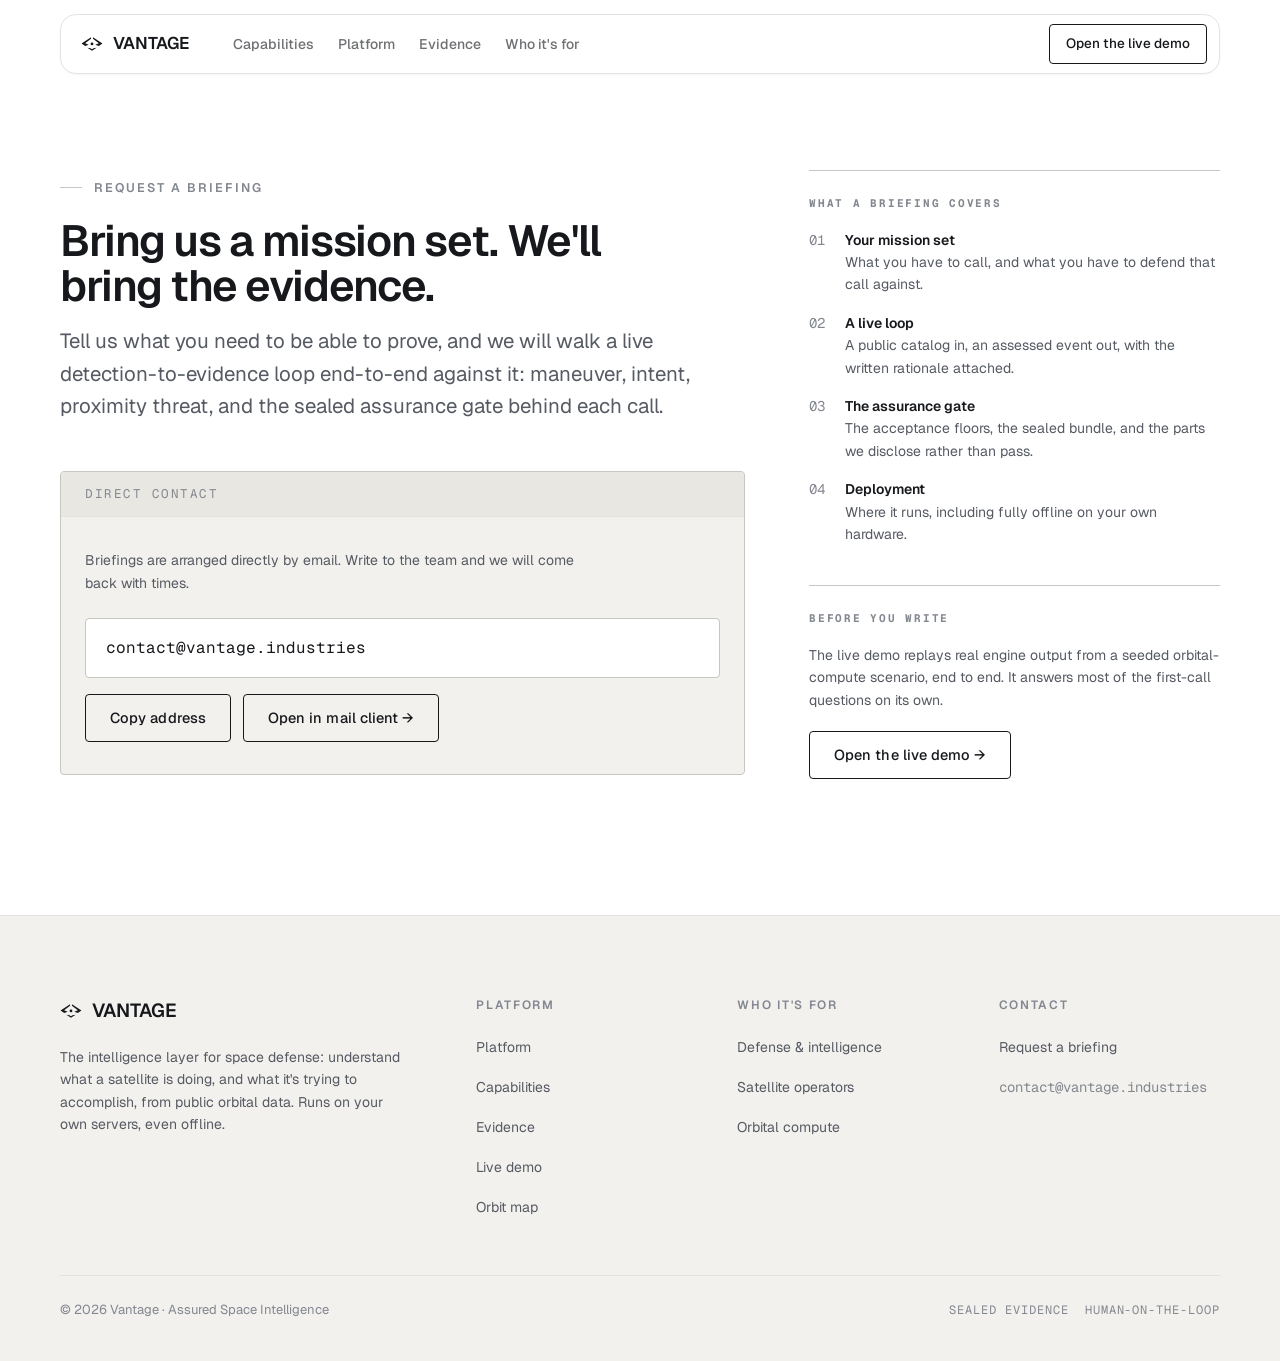
==== commit c711c969: "Contact: email is the arranged channel, not a degraded fallback The form stays hidden until a provid" ====
--- a/contact/index.html
+++ b/contact/index.html
@@ -162,7 +162,7 @@
           <div class="fallback-bar">Direct contact</div>
           <div class="fallback-body">
             <div class="notice notice-error" id="form-error" role="alert"></div>
-            <p id="fallback-lede">The briefing form is not accepting submissions yet. Email the team directly and we will come back to you with times.</p>
+            <p id="fallback-lede">Briefings are arranged directly by email. Write to the team and we will come back with times.</p>
             <span class="addr" id="contact-address">contact@vantage.industries</span>
             <div class="addr-actions">
               <button type="button" class="btn" id="copy-address" hidden>Copy address</button>
@@ -173,8 +173,6 @@
           </div>
         </div>
 
-        <!-- TODO(vantage): paste the form provider's POST endpoint here to activate the form.
-             While this is empty, the form is hidden and the mailto fallback is shown instead. -->
         <form id="briefing-form" data-endpoint="" method="post" novalidate hidden>
           <div class="row2">
             <div class="field">
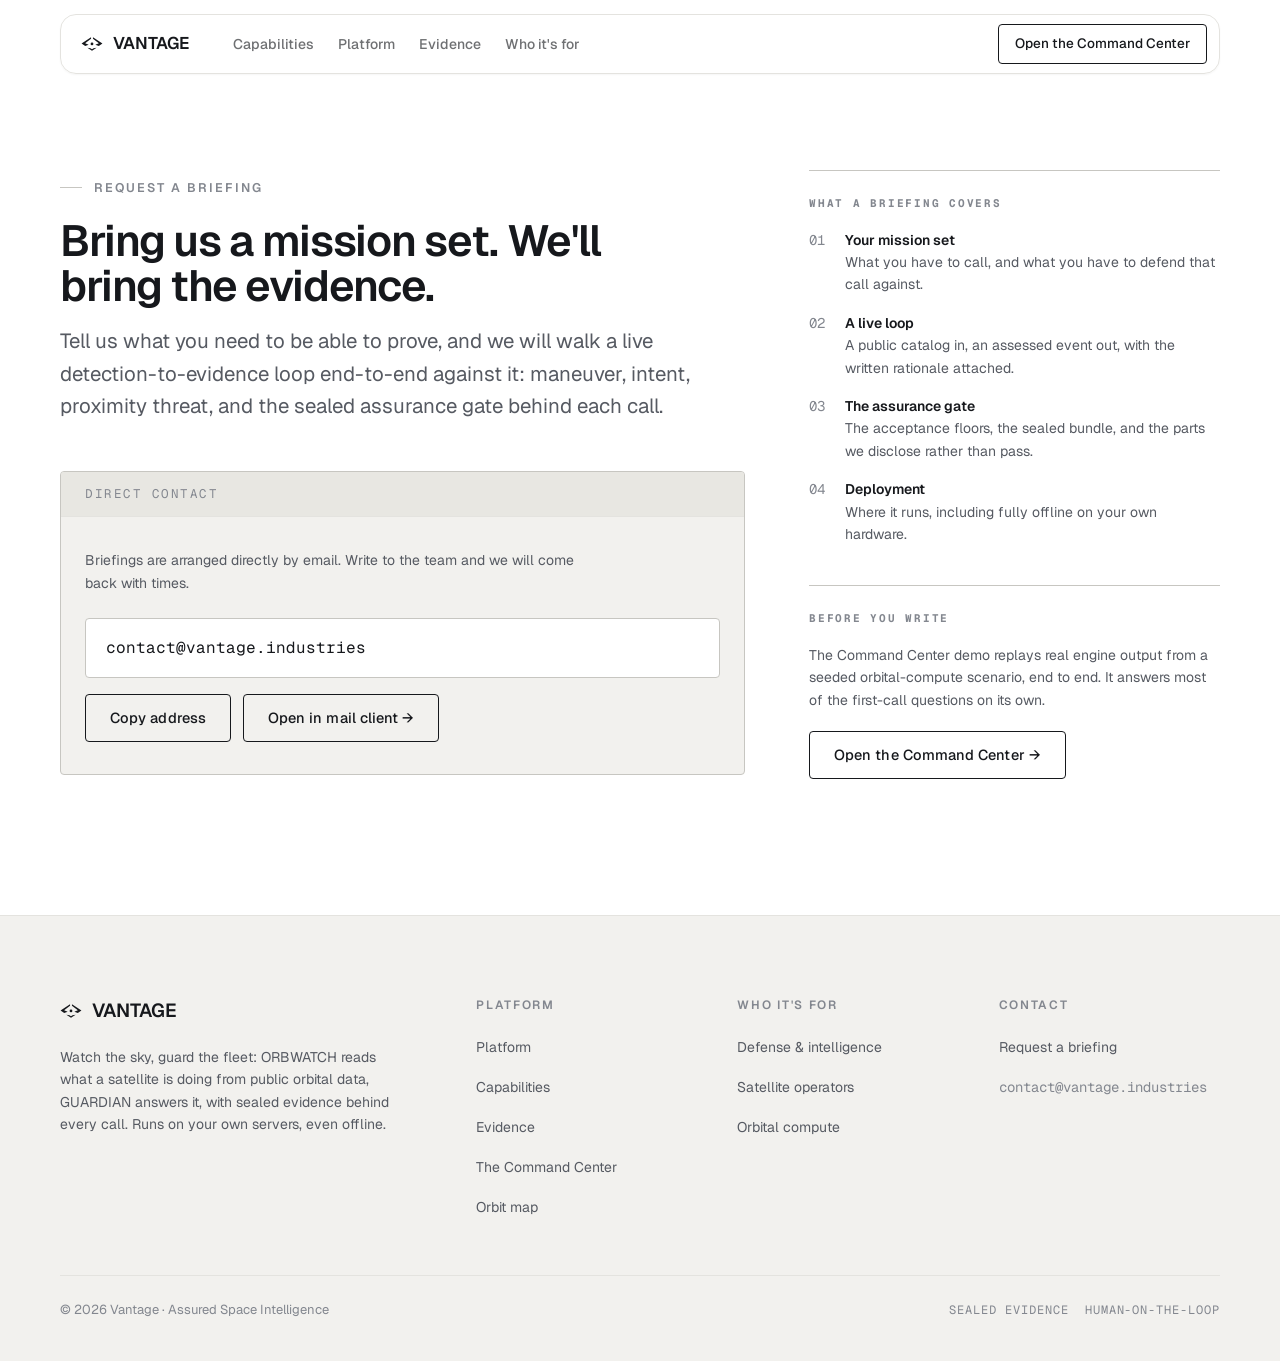
==== commit 777e1435: "Two products, one command center: ORBWATCH and GUARDIAN Capabilities becomes two product chapters ov" ====
--- a/contact/index.html
+++ b/contact/index.html
@@ -18,13 +18,13 @@
 <meta property="og:image" content="https://vantage.industries/assets/demo-console.png" />
 <meta property="og:image:width" content="1584" />
 <meta property="og:image:height" content="928" />
-<meta property="og:image:alt" content="The Vantage mission console: a live LEO feed flagging a foreign inspector that maneuvered to shadow an orbital AI data center, with the evidence panel open beside it." />
+<meta property="og:image:alt" content="The Vantage Command Center: a live LEO feed flagging a foreign inspector that maneuvered to shadow an orbital AI data center, with the evidence panel open beside it." />
 <!-- Twitter -->
 <meta name="twitter:card" content="summary_large_image" />
 <meta name="twitter:title" content="Request a briefing · Vantage" />
 <meta name="twitter:description" content="Book a technical briefing with the Vantage team. We'll walk your mission set and run a live detection-to-evidence loop end-to-end." />
 <meta name="twitter:image" content="https://vantage.industries/assets/demo-console.png" />
-<meta name="twitter:image:alt" content="The Vantage mission console: a live LEO feed flagging a foreign inspector that maneuvered to shadow an orbital AI data center, with the evidence panel open beside it." />
+<meta name="twitter:image:alt" content="The Vantage Command Center: a live LEO feed flagging a foreign inspector that maneuvered to shadow an orbital AI data center, with the evidence panel open beside it." />
 <link rel="preconnect" href="https://fonts.googleapis.com">
 <link rel="preconnect" href="https://fonts.gstatic.com" crossorigin>
 <link href="https://fonts.googleapis.com/css2?family=Geist:wght@400;500;600;700&family=Geist+Mono:wght@400;500&display=swap" rel="stylesheet">
@@ -137,7 +137,7 @@
         <a class="nav-extra" href="./" aria-current="page">Request a briefing</a>
       </div>
       <div class="nav-right">
-        <a href="../demo/" class="nav-cta"><span>Open the live demo</span></a>
+        <a href="../demo/" class="nav-cta"><span>Open the Command Center</span></a>
         <button class="nav-toggle" type="button" aria-label="Open navigation" aria-expanded="false" aria-controls="primary-nav">
           <svg viewBox="0 0 24 24" stroke-width="1.6" aria-hidden="true" focusable="false"><path d="M4 7h16M4 12h16M4 17h16"/></svg>
         </button>
@@ -229,7 +229,7 @@
         <div class="done" id="form-success" role="status" tabindex="-1" hidden>
           <span class="chip chip-nominal">Received</span>
           <h2>Request received.</h2>
-          <p>Thanks. We will come back to you at the address you gave us with times for a technical briefing. If you would rather move faster, the live demo runs the same detection-to-evidence loop in your browser right now.</p>
+          <p>Thanks. We will come back to you at the address you gave us with times for a technical briefing. If you would rather move faster, the Command Center demo runs the same detection-to-evidence loop in your browser right now.</p>
         </div>
 
       </div>
@@ -246,9 +246,9 @@
         </div>
         <div class="aside-block">
           <h2>Before you write</h2>
-          <p style="color:var(--fg-muted);font-size:var(--text-body-sm)">The live demo replays real engine output from a seeded orbital-compute scenario, end to end. It answers most of the first-call questions on its own.</p>
+          <p style="color:var(--fg-muted);font-size:var(--text-body-sm)">The Command Center demo replays real engine output from a seeded orbital-compute scenario, end to end. It answers most of the first-call questions on its own.</p>
           <div class="cta-row" style="margin-top:var(--spacing-20)">
-            <a href="../demo/" class="btn">Open the live demo →</a>
+            <a href="../demo/" class="btn">Open the Command Center →</a>
           </div>
         </div>
       </aside>
@@ -272,14 +272,14 @@
           </span>
           VANTAGE
         </a>
-        <p>The intelligence layer for space defense: understand what a satellite is doing, and what it's trying to accomplish, from public orbital data. Runs on your own servers, even offline.</p>
+        <p>Watch the sky, guard the fleet: ORBWATCH reads what a satellite is doing from public orbital data, GUARDIAN answers it, with sealed evidence behind every call. Runs on your own servers, even offline.</p>
       </div>
       <div class="foot-col">
         <h5>Platform</h5>
         <a href="../#platform">Platform</a>
         <a href="../#capabilities">Capabilities</a>
         <a href="../#assurance">Evidence</a>
-        <a href="../demo/">Live demo</a>
+        <a href="../demo/">The Command Center</a>
         <a href="../visualization/">Orbit map</a>
       </div>
       <div class="foot-col">
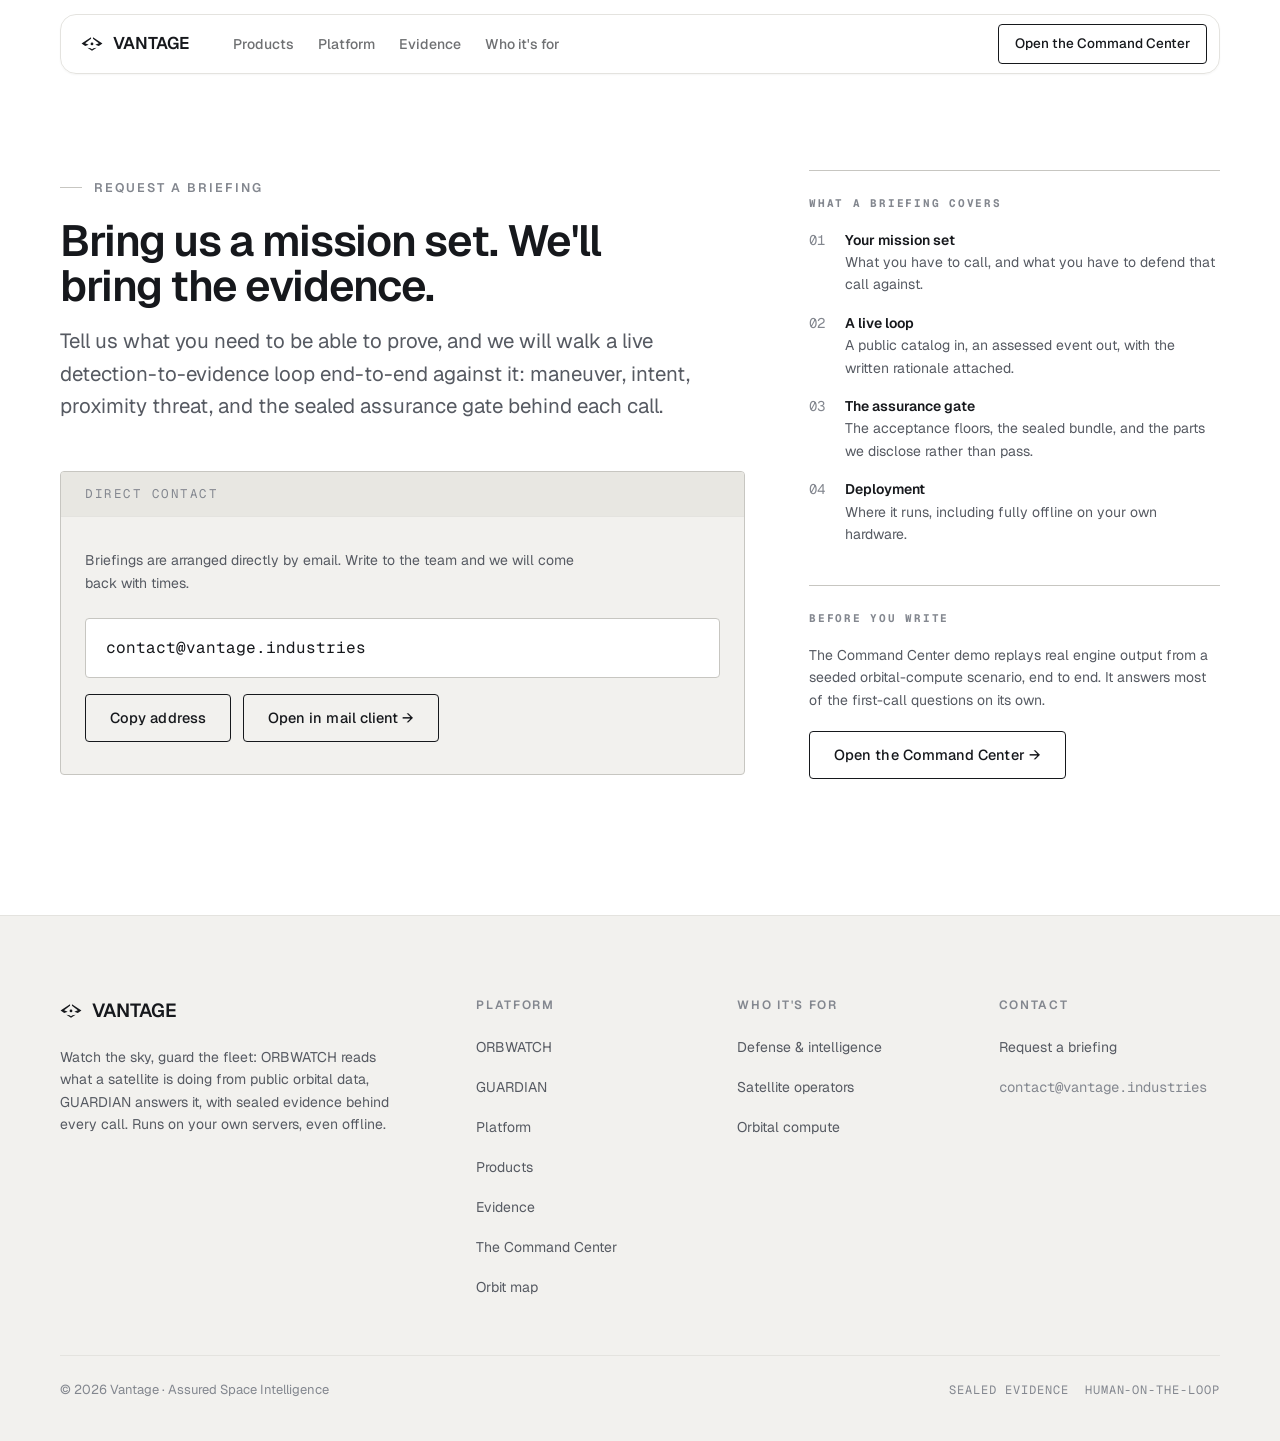
==== commit 5b380e22: "Nav: every page says Products, and links the two product pages The section was renamed from Capabili" ====
--- a/contact/index.html
+++ b/contact/index.html
@@ -129,7 +129,7 @@
         VANTAGE
       </a>
       <div class="navlinks" id="primary-nav">
-        <a href="../#capabilities">Capabilities</a>
+        <a href="../#capabilities">Products</a>
         <a href="../#platform">Platform</a>
         <a href="../#assurance">Evidence</a>
         <a href="../#segments">Who it's for</a>
@@ -276,8 +276,10 @@
       </div>
       <div class="foot-col">
         <h5>Platform</h5>
+        <a href="../orbwatch/">ORBWATCH</a>
+        <a href="../guardian/">GUARDIAN</a>
         <a href="../#platform">Platform</a>
-        <a href="../#capabilities">Capabilities</a>
+        <a href="../#capabilities">Products</a>
         <a href="../#assurance">Evidence</a>
         <a href="../demo/">The Command Center</a>
         <a href="../visualization/">Orbit map</a>
--- a/styles/site.css
+++ b/styles/site.css
@@ -188,6 +188,96 @@
 .frame-dots{display:inline-flex;gap:6px}
 .frame-dots i{width:9px;height:9px;border-radius:50%;background:var(--rule-strong)}
 
+/* --- Shared across the landing page and the two product pages -------------
+   Everything below used to live in index.html's inline <style>. It moved here
+   the moment /orbwatch/ and /guardian/ needed the same components; anything
+   still used by exactly one page stays inline on that page.               */
+
+/* Product chapters: a named product over its slice of the eight-model ledger.
+   The chapter rule replaces the list's own border-top so the head is the
+   divider. Used by both product pages. */
+.chapter{margin-top:var(--spacing-48)}
+.chapter + .chapter{margin-top:var(--spacing-64)}
+.chap-head{display:flex;align-items:baseline;gap:var(--spacing-24);flex-wrap:wrap;border-top:1px solid var(--rule-strong);padding-top:var(--spacing-24)}
+.chap-designator{font-family:var(--font-mono);font-size:13px;letter-spacing:var(--tracking-label);color:var(--fg)}
+.chap-role{font-weight:600;color:var(--fg);font-size:var(--text-h3);letter-spacing:var(--tracking-tight);line-height:1.15;margin:0}
+.chap-count{margin-left:auto;font-family:var(--font-mono);font-size:12px;color:var(--fg-faint)}
+.chap-lede{color:var(--fg-muted);font-size:14px;max-width:72ch;margin-top:var(--spacing-12)}
+.chapter .cap-list{border-top:0;margin-top:var(--spacing-24)}
+
+/* Metric rail: the page's real-world findings on one rule. It opened in the
+   hero; it now sits under the two product boxes, where it is the Products
+   section's own evidence. Same markup, same three cells. */
+.rail{max-width:1120px;margin:var(--spacing-48) auto 0;display:grid;grid-template-columns:repeat(3,1fr);border-top:1px solid var(--rule)}
+.rail .cell{padding:var(--spacing-24) var(--spacing-24) 0 0}
+.rail .cell + .cell{border-left:1px solid var(--rule);padding-left:var(--spacing-24)}
+.rail .num{font-family:var(--font-mono);font-size:clamp(23px,2.3vw,31px);font-weight:500;color:var(--fg);line-height:1.1}
+.rail .lbl{font-size:14px;color:var(--fg-muted);margin-top:var(--spacing-8);max-width:32ch}
+.rail-note{max-width:1120px;margin:var(--spacing-20) auto 0;font-family:var(--font-mono);font-size:12px;color:var(--fg-faint);line-height:1.6}
+
+/* Product-output figures: the discriminator pair. Landing Evidence band and
+   the ORBWATCH page, which is where the proximity model's own proof belongs. */
+.disc-figure{margin:var(--spacing-48) 0 var(--spacing-64)}
+.disc-lead{display:inline-flex;align-items:center;gap:var(--spacing-8);font-family:var(--font-mono);font-size:12px;letter-spacing:var(--tracking-label);text-transform:uppercase;color:var(--fg-faint);margin-bottom:var(--spacing-24)}
+.disc{display:grid;grid-template-columns:1fr 1fr;gap:var(--spacing-24)}
+.disc-case{background:var(--panel);border:1px solid var(--rule-strong);border-radius:var(--radius-sm);padding:var(--spacing-24)}
+.disc-case svg,.disc-case img{width:100%;height:auto;margin:var(--spacing-20) 0}
+.disc-case p{color:var(--fg-muted);font-size:14px}
+.disc-note{margin-top:var(--spacing-20);font-family:var(--font-mono);font-size:12px;color:var(--fg-faint);line-height:1.6;max-width:78ch}
+
+/* Closing CTA head: every page ends with the same ask. */
+.cta-head{max-width:60ch;margin-bottom:var(--spacing-40)}
+.cta-head h2{font-weight:600;color:var(--fg);font-size:var(--text-h2);letter-spacing:var(--tracking-display);line-height:1.05;margin:var(--spacing-20) 0 var(--spacing-16)}
+.cta-head p{color:var(--fg-muted);font-size:var(--text-lede);max-width:52ch}
+
+/* --- Product boxes (the Products section's whole body) --------------------
+   Two cards, each the entire link to its product page, in the same panel
+   language as .disc-case and .assure. Deliberately not the two-tone CTA
+   blocks: those are pinned to their literal colors and square corners.     */
+.prod-grid{display:grid;grid-template-columns:1fr 1fr;gap:var(--spacing-24);margin-top:var(--spacing-40)}
+.prod{display:flex;flex-direction:column;background:var(--panel);border:1px solid var(--rule-strong);border-radius:var(--radius-sm);padding:var(--spacing-32);transition:border-color var(--motion-fast) var(--motion-ease-out)}
+.prod:hover{border-color:var(--fg-faint)}
+.prod-top{display:flex;align-items:baseline;gap:var(--spacing-16);flex-wrap:wrap}
+.prod-designator{font-family:var(--font-mono);font-size:13px;letter-spacing:var(--tracking-label);color:var(--fg)}
+.prod-count{margin-left:auto;font-family:var(--font-mono);font-size:12px;color:var(--fg-faint)}
+.prod h3{font-weight:600;color:var(--fg);font-size:var(--text-h3);letter-spacing:var(--tracking-tight);line-height:1.15;margin:var(--spacing-16) 0 var(--spacing-12)}
+.prod p{color:var(--fg-muted);font-size:14px;max-width:46ch}
+.prod-models{list-style:none;margin:var(--spacing-24) 0 var(--spacing-32);border-top:1px solid var(--rule)}
+.prod-models li{display:flex;align-items:center;gap:var(--spacing-12);padding:var(--spacing-12) 0;border-bottom:1px solid var(--rule);font-size:14px;color:var(--fg-muted)}
+.prod-models .i{font-family:var(--font-mono);font-size:12px;color:var(--fg-faint);flex:0 0 auto}
+.prod-more{display:inline-flex;align-items:center;gap:var(--spacing-8);margin-top:auto;min-height:44px;font-family:var(--font-mono);font-size:13px;letter-spacing:.04em;color:var(--fg)}
+.prod-more .arrow{transition:transform var(--motion-fast) var(--motion-ease-out)}
+.prod:hover .prod-more .arrow{transform:translateX(4px)}
+
+/* --- Product page head ----------------------------------------------------
+   The opening dark band on /orbwatch/ and /guardian/. The landing hero keeps
+   its own rules; this one carries no backdrop and no entry flight.         */
+.page-head{padding:calc(var(--header-inset) + var(--header-height) + clamp(48px,8vw,96px)) 0 var(--section-pad)}
+.page-head .eyebrow{margin-bottom:var(--spacing-20)}
+.page-head h1{font-weight:600;color:var(--fg);font-size:var(--text-h2);line-height:1.03;letter-spacing:var(--tracking-display);max-width:20ch;margin-bottom:var(--spacing-20)}
+.page-head .lede{font-size:var(--text-lede);color:var(--fg-muted);max-width:60ch}
+.page-meta{display:flex;gap:var(--spacing-24);flex-wrap:wrap;margin-top:var(--spacing-32);padding-top:var(--spacing-20);border-top:1px solid var(--rule);font-family:var(--font-mono);font-size:12px;color:var(--fg-faint)}
+.page-back{display:inline-flex;align-items:center;min-height:44px;font-family:var(--font-mono);font-size:12px;letter-spacing:.06em;color:var(--fg-faint);transition:color var(--motion-fast) var(--motion-ease-out)}
+.page-back:hover{color:var(--fg)}
+
+/* Graded-against block: GUARDIAN's evidence is text, because the figure
+   exporter emits only the discriminator pair and a chart that does not exist
+   must not be drawn. */
+.floors{list-style:none;border-top:1px solid var(--rule);margin-top:var(--spacing-32)}
+.floors li{display:grid;grid-template-columns:minmax(0,22ch) 1fr;gap:var(--spacing-24);padding:var(--spacing-20) 0;border-bottom:1px solid var(--rule)}
+.floors .k{font-family:var(--font-mono);font-size:13px;color:var(--fg)}
+.floors .v{color:var(--fg-muted);font-size:14px}
+
+@media(max-width:900px){
+  .prod-grid{grid-template-columns:1fr}
+}
+@media(max-width:820px){
+  .disc{grid-template-columns:1fr}
+  .rail{grid-template-columns:1fr}
+  .rail .cell + .cell{border-left:0;border-top:1px solid var(--rule);padding-left:0;margin-top:var(--spacing-16);padding-top:var(--spacing-16)}
+  .floors li{grid-template-columns:1fr;gap:var(--spacing-8)}
+}
+
 /* --- Status chips --------------------------------------------------------- */
 .chip{display:inline-flex;align-items:center;gap:var(--spacing-8);font-family:var(--font-mono);font-size:var(--text-micro);letter-spacing:.1em;text-transform:uppercase;padding:5px var(--spacing-8);border-radius:var(--radius-sm);border:1px solid currentColor;color:var(--fg-faint)}
 .chip::before{content:"";width:6px;height:6px;border-radius:50%;background:currentColor}
@@ -217,7 +307,125 @@
 @media(prefers-reduced-motion:reduce){
   html{scroll-behavior:auto}
   .reveal{opacity:1;transform:none;transition:none}
-}
+  .chap-head::before,.stages::after,.stage::before{transform:none;transition:none}
+  .disc-figure img,.photo-figure img{clip-path:none;transition:none}
+  /* The backdrop still mounts and still renders one real frame; it just
+     arrives instead of fading in, and the flight never runs at all. */
+  .approach-stage,.approach-ui,.approach-note .rest,.approach-note .open,.approach-cap,.approach-skip,.hero .wrap,#hdr{transition:none}
+}
+
+/* --- Scroll-driven enhancement (2026-09) ----------------------------------
+   Progressive on three levels: CSS scroll-driven animations behind @supports,
+   the IntersectionObserver reveal as the universal fallback, and everything
+   except the clock (which is information, not motion) dead under reduced
+   motion. New held-back states are released in each page's <noscript>. */
+
+/* UTC clock in the pill: real system time, the only time on the page. */
+.nav-clock{display:none;font-family:var(--font-mono);font-size:12px;letter-spacing:.06em;color:var(--fg-faint);font-variant-numeric:tabular-nums}
+@media(min-width:1040.02px){.nav-clock:not(:empty){display:inline}}
+
+/* Scrollspy rail: S/0x designators in the left margin, wide viewports only.
+   Presentational (the nav announces position); JS marks it aria-hidden and
+   flips .on-dark from the current section's tone so it never vanishes into
+   a band. Fixed hexes on purpose: the rail floats over both tones. */
+.rail-spy{display:none}
+@media(min-width:1440px){
+  .rail-spy{display:flex;flex-direction:column;gap:10px;position:fixed;left:28px;top:50%;transform:translateY(-50%);z-index:5;font-family:var(--font-mono);font-size:10px;letter-spacing:.12em;pointer-events:none}
+  .rail-spy span{color:#83878f;opacity:.55;transition:opacity var(--motion-fast) var(--motion-ease-out),color var(--motion-fast) var(--motion-ease-out)}
+  .rail-spy span.cur{opacity:1;color:#16181c}
+  .rail-spy.on-dark span{color:#787d86}
+  .rail-spy.on-dark span.cur{color:#f4f4f2}
+}
+
+/* Rule-draw: a chapter's top hairline draws itself in with the reveal. */
+.chap-head{position:relative;border-top:0}
+.chap-head::before{content:"";position:absolute;top:0;left:0;width:100%;height:1px;background:var(--rule-strong);transform:scaleX(0);transform-origin:0 50%;transition:transform 560ms linear}
+.chap-head.in::before{transform:scaleX(1)}
+
+/* Tracking-readout chapters: the head holds under the pill while its models
+   scroll past. Wide viewports only; below that it reads as clutter. */
+@media(min-width:1240px){
+  .chapter .chap-head{position:sticky;top:calc(var(--header-inset) + var(--header-height) + 10px);z-index:2;background:var(--bg);padding-bottom:var(--spacing-8)}
+}
+
+/* Wipe-reveal: real photographs and product-output figures arrive as a
+   left-to-right declassifying sweep, riding the figure's own .in. */
+.disc-figure img,.photo-figure img{clip-path:inset(0 100% 0 0);transition:clip-path 900ms var(--motion-ease-out) 120ms}
+.disc-figure.in img,.photo-figure.in img{clip-path:inset(0 0 0 0)}
+
+/* Terminator crossings: each band boundary carries a 1px rule that brightens
+   as it crosses the entry band of the viewport and fades as it leaves. CSS
+   scroll-driven only; browsers without it simply have no terminator. */
+@supports (animation-timeline: view()){
+  @media (prefers-reduced-motion: no-preference){
+    main > .sec{position:relative}
+    main > .sec::after{content:"";position:absolute;top:0;left:0;right:0;height:1px;background:currentColor;opacity:0;pointer-events:none;animation:terminator linear both;animation-timeline:view();animation-range:entry 0% cover 30%}
+  }
+}
+@keyframes terminator{0%{opacity:0}55%{opacity:.4}100%{opacity:0}}
+
+/* --- Entry stage and hero backdrop (scripts/entry-approach.js) -------------
+   One fixed canvas, mounted once. It attaches at z-index 400, which is the
+   black screen the entry flight plays on, and drops to z-index 0 when the
+   flight settles. That single change is the whole handoff: from then on every
+   band paints over it and only the hero, made transparent by .bg-live, lets
+   it through. Colors are fixed dark values: this is the orbit map's own night
+   regardless of band tones.
+
+   The bands need to be positioned for z-index 0 to mean "behind the page".
+   1 is free: the pill is 50, the skip link 100, the scrollspy rail 5, the
+   sticky chapter heads 2. Scoped to .bg-live, which is set at the same
+   moment the stage drops behind, so a visitor who never gets a backdrop
+   never gets the restacking either. */
+body.bg-live main > section,body.bg-live footer{position:relative;z-index:1}
+body.bg-live .hero{background:transparent}
+
+.approach-stage{position:fixed;inset:0;z-index:400;background:#05070b;opacity:0;transition:opacity 200ms ease-out;pointer-events:none}
+.approach-stage.show{opacity:1}
+.approach-stage.settled{z-index:0;transition:none}
+.approach-stage canvas{position:absolute;inset:0;width:100%;height:100%}
+.approach-cap{position:absolute;left:24px;bottom:20px;font-family:var(--font-mono);font-size:12px;letter-spacing:.06em;color:#f4f4f2;transition:opacity 250ms ease-out}
+.approach-cap .sub{margin-top:4px;font-size:11px;color:#787d86}
+.approach-skip{position:absolute;right:24px;bottom:20px;font-family:var(--font-mono);font-size:11px;color:#787d86;transition:opacity 250ms ease-out}
+.approach-cap.gone,.approach-skip.gone{opacity:0}
+.approach-dtg{position:absolute;right:24px;top:20px;font-family:var(--font-mono);font-size:11px;letter-spacing:.08em;color:#878c95}
+.approach-defense::after{content:"";position:absolute;inset:16px;border:1px solid #3d4552;pointer-events:none}
+/* The parked globe is a door, and its affordance is its own layer ABOVE the
+   page rather than part of the stage. The canvas has to stay behind the hero's
+   content, and anything under `.hero .wrap` can never be clicked or hovered:
+   the wrap is a full-width block and wins hit-testing over the globe even
+   where it is entirely transparent. So the canvas sits at 0 and this sits at
+   2, over the hero and under the pill.
+
+   Live only at the top of the page: scrolled, the hero's content slides under
+   the pinned globe and would cut the label in half, and this layer would take
+   the clicks that belong to the console frame beneath it. */
+.approach-ui{position:fixed;inset:0;z-index:2;pointer-events:none;opacity:0;transition:opacity 240ms ease-out}
+.approach-ui.live{opacity:1;transition:opacity 500ms var(--motion-ease-out) 200ms}
+.approach-ui.live .approach-hit,.approach-ui.live .approach-note{pointer-events:auto}
+
+/* The circle is the disc's own hit area, sized in JS from the same numbers
+   that place the globe; border-radius keeps the corners of empty sky
+   unclickable so a stray click never navigates. */
+.approach-hit{position:absolute;border-radius:50%;cursor:pointer;-webkit-tap-highlight-color:transparent}
+
+/* The map's standing caveat, placed under the parked globe by the same
+   constants that place the globe, and turning into the invitation on hover.
+   The two spans are stacked, not swapped, so the line never reflows. */
+.approach-note{position:absolute;right:0;top:0;font-family:var(--font-mono);font-size:11px;letter-spacing:.06em;color:#787d86;white-space:nowrap;cursor:pointer}
+.approach-note .rest,.approach-note .open{display:block;transition:opacity var(--motion-fast) var(--motion-ease-out)}
+.approach-note .open{position:absolute;right:0;top:0;opacity:0;color:#f4f4f2}
+/* Hovering either the disc or the label swaps the text. */
+.approach-hit:hover ~ .approach-note .rest,.approach-note:hover .rest{opacity:0}
+.approach-hit:hover ~ .approach-note .open,.approach-note:hover .open{opacity:1}
+
+/* The one held-back state that is not a scroll reveal: the hero's content is
+   hidden while the opaque stage covers it, so that it can come on as the
+   globe retreats instead of snapping in when the stage drops behind. It is
+   applied only once the stage is fully opaque and released on every exit
+   path, including the 4s backstop. */
+.hero .wrap,#hdr{transition:opacity 640ms var(--motion-ease-out)}
+body.approach-veiled .hero .wrap,body.approach-veiled #hdr{opacity:0}
 
 /* --- Responsive shell ----------------------------------------------------- */
 @media(max-width:1040px){
